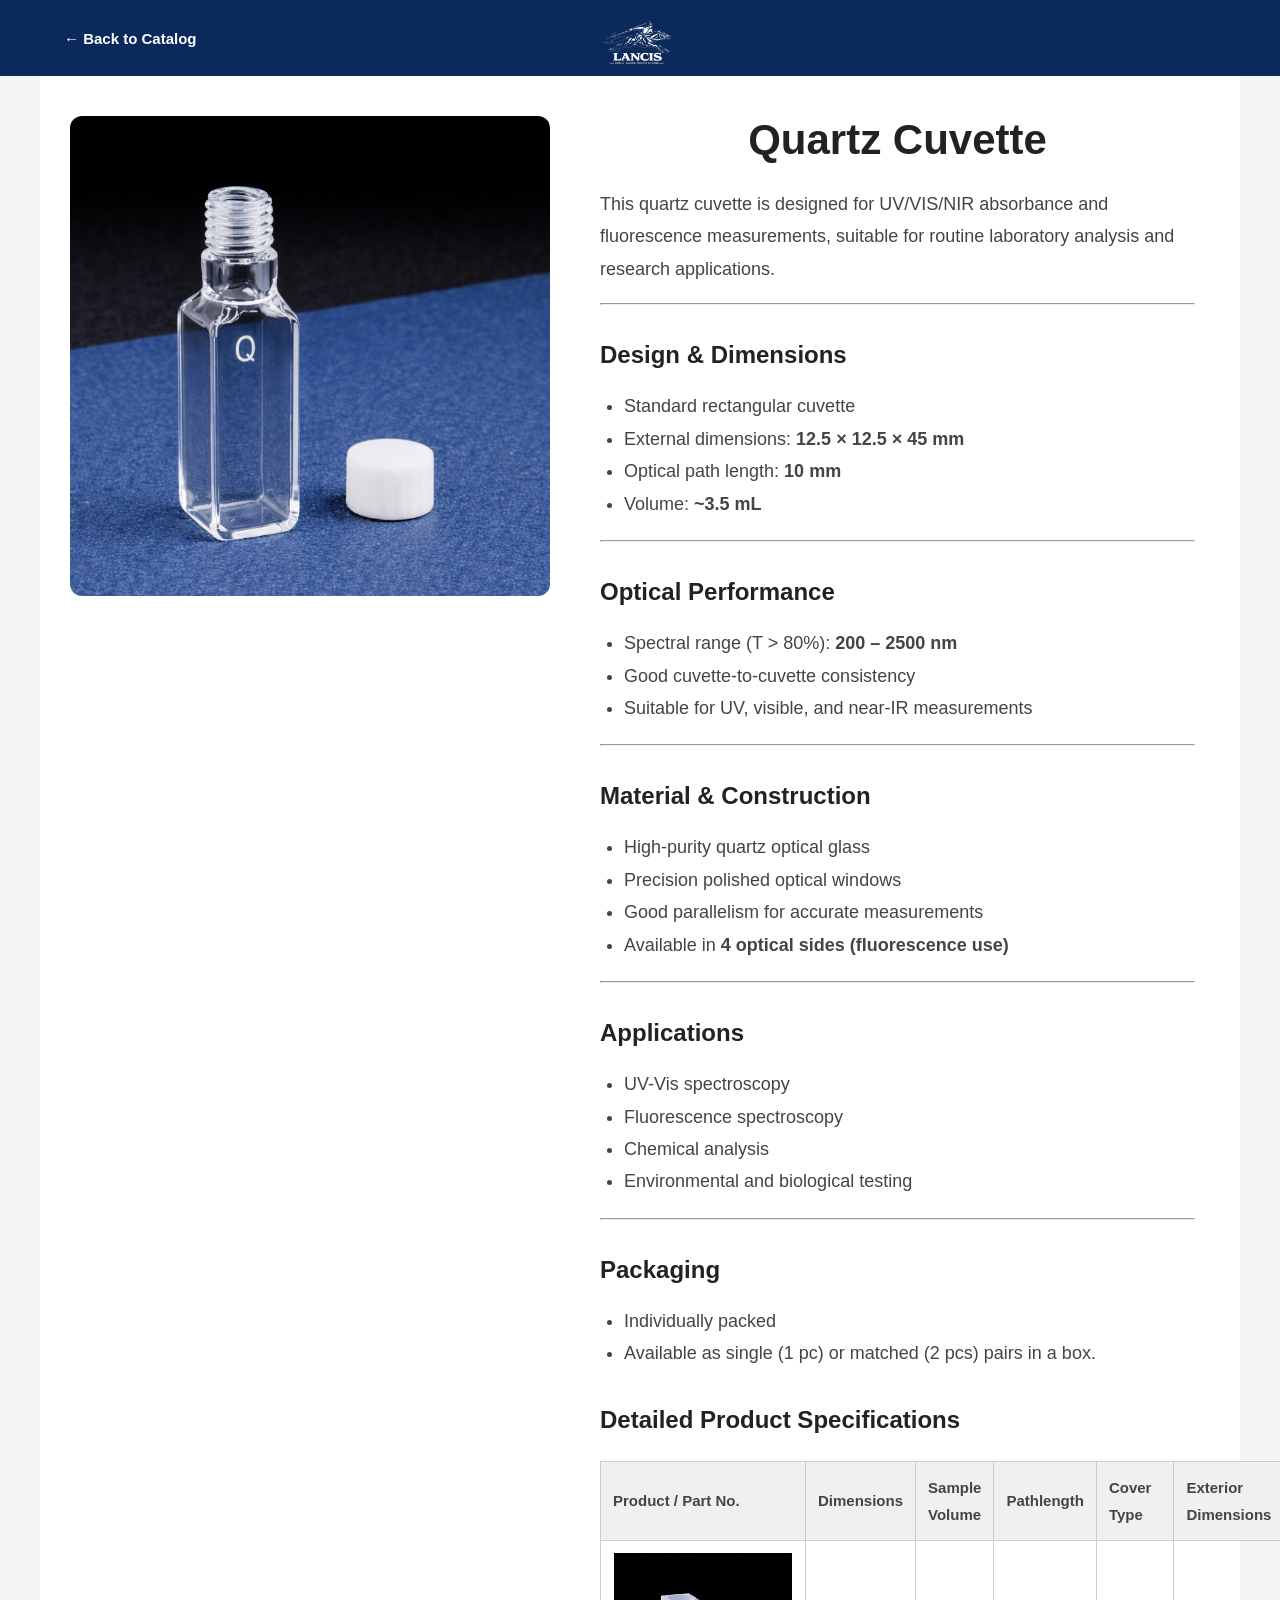
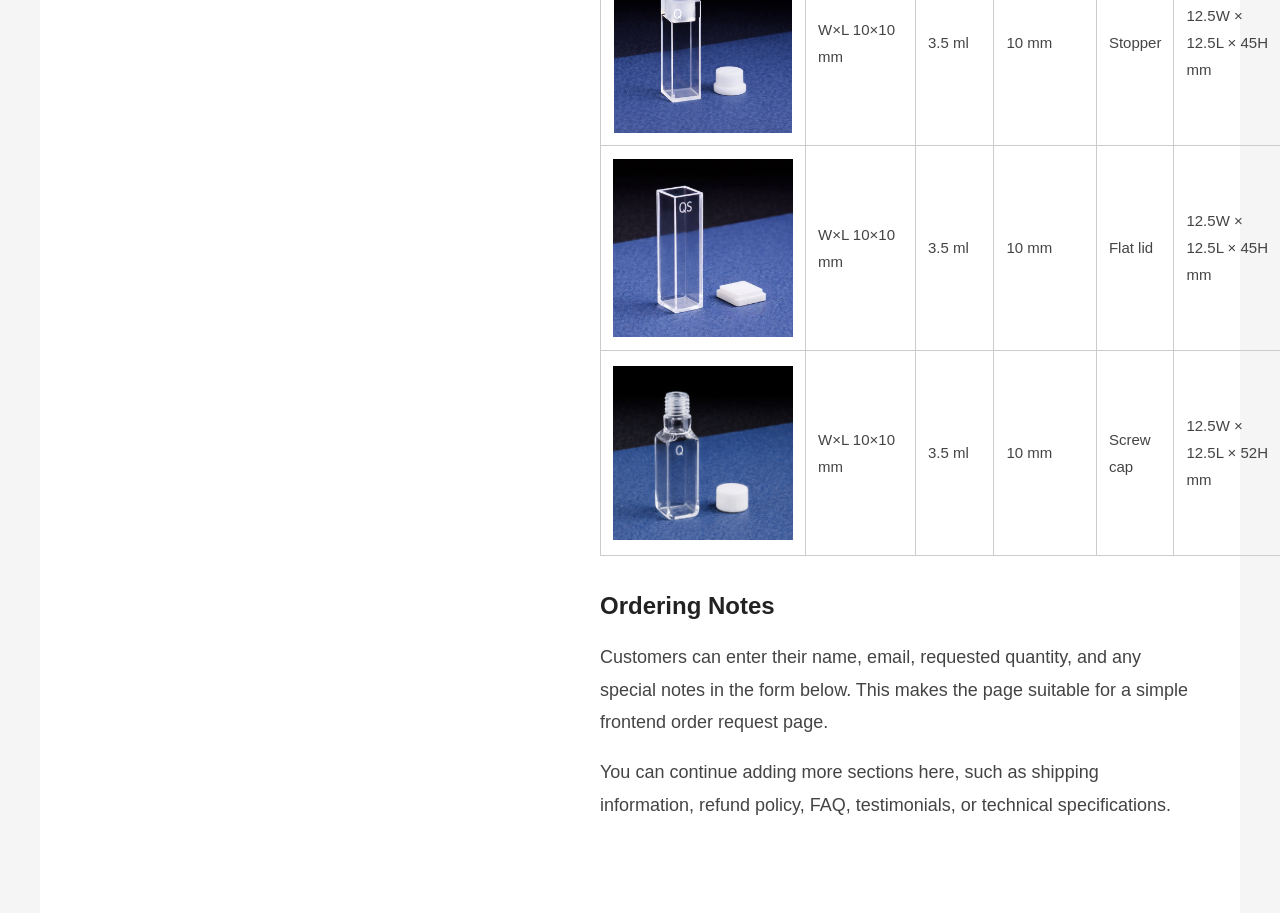
==== index.html @ 88ec73be "added price and picture" ====
<!DOCTYPE html>
<html lang="en">
<head>
  <meta charset="UTF-8" />
  <meta name="viewport" content="width=device-width, initial-scale=1.0" />
  <title>Product Page</title>
  <link rel="stylesheet" href="style.css" />
</head>
<body>
  <div class="top-toolbar">
  <div class="toolbar-inner">
    <div class="toolbar-logo-wrap">
      <img src="logo.png" alt="Company Logo" class="toolbar-logo" />
    </div>
    <a href="catalog.html" class="toolbar-back-button">← Back to Catalog</a>
  </div>
</div>

  <div class="container">
    <div class="left-panel">
      <img src="bluebottle.png" alt="Product Photo" />
    </div>

    <div class="right-panel">
      <h1 class="title">Quartz Cuvette</h1>

      <div class="description">
        <p>
          This quartz cuvette is designed for UV/VIS/NIR absorbance and fluorescence 
            measurements, suitable for routine laboratory analysis and research applications.
        </p>

        <hr>

        <h2>Design &amp; Dimensions</h2>
        <ul>
        <li>Standard rectangular cuvette</li>
        <li>External dimensions: <strong>12.5 × 12.5 × 45 mm</strong></li>
        <li>Optical path length: <strong>10 mm</strong></li>
        <li>Volume: <strong>~3.5 mL</strong></li>
        </ul>

        <hr>

        <h2>Optical Performance</h2>
        <ul>
        <li>Spectral range (T &gt; 80%): <strong>200 – 2500 nm</strong></li>
        <li>Good cuvette-to-cuvette consistency</li>
        <li>Suitable for UV, visible, and near-IR measurements</li>
        </ul>

        <hr>

        <h2>Material &amp; Construction</h2>
        <ul>
        <li>High-purity quartz optical glass</li>
        <li>Precision polished optical windows</li>
        <li>Good parallelism for accurate measurements</li>
        <li>Available in <strong>4 optical sides (fluorescence use)</strong></li>
        </ul>

        <hr>

        <h2>Applications</h2>
        <ul>
        <li>UV-Vis spectroscopy</li>
        <li>Fluorescence spectroscopy</li>
        <li>Chemical analysis</li>
        <li>Environmental and biological testing</li>
        </ul>

        <hr>

        <h2>Packaging</h2>
        <ul>
        <li>Individually packed</li>
        <li>Available as single (1 pc) or matched (2 pcs) pairs in a box.</li>
        </ul>


        <section class="table-section" id="table-section">
            <h2>Detailed Product Specifications</h2>
            <table class="info-table">
            <thead>
                <tr>
                <th>Product / Part No.</th>
                <th>Dimensions</th>
                <th>Sample Volume</th>
                <th>Pathlength</th>
                <th>Cover Type</th>
                <th>Exterior Dimensions</th>
                <th>Price</th>
                </tr>
            </thead>
            <tbody>
                <tr>
                <td><img src="stopper.png" alt="Product 1" class="table-product-image" /></td>
                <td>W×L 10×10 mm</td>
                <td>3.5 ml</td>
                <td>10 mm</td>
                <td>Stopper</td>
                <td>12.5W × 12.5L × 45H mm</td>
                <td>$134</td>
                </tr>
                <tr>
                <td><img src="flat.png" alt="Product 1" class="table-product-image" /></td>
                <td>W×L 10×10 mm</td>
                <td>3.5 ml</td>
                <td>10 mm</td>
                <td>Flat lid</td>
                <td>12.5W × 12.5L × 45H mm</td>
                <td>$134</td>
                </tr>
                <tr>
                <td><img src="bluebottle.png" alt="Product 1" class="table-product-image" /></td>
                <td>W×L 10×10 mm</td>
                <td>3.5 ml</td>
                <td>10 mm</td>
                <td>Screw cap</td>
                <td>12.5W × 12.5L × 52H mm</td>
                <td>$179</td>
                </tr>
            </tbody>
            </table>
        </section>

        <h2>Ordering Notes</h2>
        <p>
          Customers can enter their name, email, requested quantity, and any special
          notes in the form below. This makes the page suitable for a simple frontend
          order request page.
        </p>

        <p>
          You can continue adding more sections here, such as shipping information,
          refund policy, FAQ, testimonials, or technical specifications.
        </p>
      </div>

      <!-- <form class="order-form">
        <label for="name">Person's Name</label>
        <input type="text" id="name" name="name" placeholder="Enter your name" />

        <label for="email">Email</label>
        <input type="email" id="email" name="email" placeholder="Enter your email" />

        <label for="quantity">Quantity</label>
        <input type="number" id="quantity" name="quantity" min="1" placeholder="Enter quantity" />

        <label for="note">Note</label>
        <textarea id="note" name="note" rows="4" placeholder="Add a note"></textarea>

        <button type="submit">Chart</button>
      </form> -->
    </div>
  </div>

  <script>
  const container = document.querySelector('.container');
  const tableSection = document.querySelector('#table-section');

  if (container && tableSection) {
    const observer = new IntersectionObserver(
      ([entry]) => {
        container.classList.toggle('table-focus', entry.isIntersecting);
      },
      {
        threshold: 0.2
      }
    );

    observer.observe(tableSection);
  }
</script>

</body>
</html>
---- style.css ----
* {
  box-sizing: border-box;
  margin: 0;
  padding: 0;
}

body {
  font-family: Arial, sans-serif;
  background-color: #f5f5f5;
  color: #222;
}

.container {
  display: flex;
  width: min(1200px, 100%);
  margin: 0 auto;
  align-items: flex-start;
  background-color: white;
}

.left-panel {
  width: 45%;
  padding: 40px 30px;
  position: sticky;
  top: 0;
  align-self: flex-start;
}

.left-panel img {
  width: 100%;
  aspect-ratio: 1 / 1;
  object-fit: cover;
  display: block;
  border-radius: 12px;
  background-color: #ddd;
}

.right-panel {
  width: 55%;
  padding: 40px 45px 60px 20px;
}

.title {
  font-size: 42px;
  margin-bottom: 24px;
  text-align: center;
}

.description {
  font-size: 18px;
  color: #444;
  margin-bottom: 32px;
  line-height: 1.8;
  text-align: left;
}

.description h2 {
  font-size: 24px;
  margin-top: 28px;
  margin-bottom: 14px;
  color: #222;
}

.description p {
  margin-bottom: 18px;
}

.description ul {
  margin-left: 24px;
  margin-bottom: 20px;
  line-height: 1.8;
}

.info-table {
  width: 100%;
  border-collapse: collapse;
  margin: 20px 0 28px 0;
  font-size: 15px;
}

.info-table th,
.info-table td {
  border: 1px solid #ccc;
  padding: 12px;
  text-align: left;
}

.info-table th {
  background-color: #f0f0f0;
}

.order-form {
  display: flex;
  flex-direction: column;
  gap: 12px;
  margin-top: 40px;
}

.order-form label {
  font-weight: bold;
  color: #333;
}

.order-form input,
.order-form textarea {
  width: 100%;
  padding: 14px;
  border: 1px solid #ccc;
  border-radius: 8px;
  font-size: 15px;
}

.order-form textarea {
  resize: vertical;
  min-height: 140px;
}

.order-form button {
  margin-top: 10px;
  padding: 16px;
  font-size: 16px;
  font-weight: bold;
  border: none;
  border-radius: 8px;
  background-color: #222;
  color: white;
  cursor: pointer;
  transition: 0.2s;
}

.order-form button:hover {
  background-color: #444;
}
.catalog-page {
  width: min(1200px, 100%);
  margin: 0 auto;
  padding: 40px 30px 60px;
}

.catalog-header {
  text-align: center;
  margin-bottom: 40px;
}

.catalog-header h1 {
  font-size: 42px;
  margin-bottom: 12px;
}

.catalog-header p {
  font-size: 18px;
  color: #555;
}

.catalog-grid {
  display: grid;
  grid-template-columns: repeat(2, minmax(280px, 1fr));
  gap: 30px;
}

.catalog-card {
  background-color: white;
  border-radius: 16px;
  padding: 20px;
  box-shadow: 0 4px 16px rgba(0, 0, 0, 0.08);
}

.catalog-card img {
  width: 100%;
  aspect-ratio: 1 / 1;
  object-fit: cover;
  display: block;
  border-radius: 12px;
  margin-bottom: 18px;
  background-color: #ddd;
}

.catalog-card h2 {
  font-size: 24px;
  margin-bottom: 10px;
}

.catalog-card p {
  font-size: 16px;
  color: #555;
  line-height: 1.6;
  margin-bottom: 18px;
}

.catalog-button {
  display: inline-block;
  text-decoration: none;
  background-color: #222;
  color: white;
  padding: 12px 18px;
  border-radius: 8px;
  font-weight: bold;
  transition: 0.2s;
}

.catalog-button:hover {
  background-color: #444;
}
.back-button {
  display: inline-block;
  margin-bottom: 20px;
  text-decoration: none;
  color: #222;
  font-weight: bold;
  font-size: 15px;
}

.back-button:hover {
  text-decoration: underline;
}
.top-toolbar {
  width: 100%;
  background-color: #0b2a5b;
  padding: 14px 0;
}

.toolbar-inner {
  width: min(1200px, 100%);
  margin: 0 auto;
  padding: 0 24px;
}

.toolbar-back-button {
  display: inline-block;
  color: white;
  text-decoration: none;
  font-weight: bold;
  font-size: 15px;
}

.toolbar-back-button:hover {
  text-decoration: underline;
}
.container {
  display: flex;
  width: min(1200px, 100%);
  margin: 0 auto;
  align-items: flex-start;
  background-color: white;
  transition: all 0.35s ease;
}

.left-panel {
  width: 45%;
  padding: 40px 30px;
  position: sticky;
  top: 0;
  align-self: flex-start;
  transition: width 0.35s ease, padding 0.35s ease, transform 0.35s ease;
}

.left-panel img {
  width: 100%;
  aspect-ratio: 1 / 1;
  object-fit: cover;
  display: block;
  border-radius: 12px;
  background-color: #ddd;
  transition: transform 0.35s ease;
}

.right-panel {
  width: 55%;
  padding: 40px 45px 60px 20px;
  transition: width 0.35s ease, padding 0.35s ease;
}
.container.table-focus .left-panel {
  width: 0%;
 
}

.container.table-focus .left-panel img {
  transform: scale(0.95);
}

.container.table-focus .right-panel {
  width: 100%;
  padding: 40px 24px 60px 12px;
}
.top-toolbar {
  width: 100%;
  background-color: #0b2a5b;
  padding: 14px 0;
}

.toolbar-inner {
  width: min(1200px, 100%);
  margin: 0 auto;
  padding: 0 24px;
  min-height: 48px;
  position: relative;
  display: flex;
  align-items: center;
}

.toolbar-logo-wrap {
  position: absolute;
  left: 50%;
  top: 5%;
  transform: translateX(-50%);
  display: flex;
  align-items: center;
  justify-content: center;
}

.toolbar-logo {
  height: 72px;
  width: auto;
  display: block;
}

.toolbar-back-button {
  display: inline-block;
  color: white;
  text-decoration: none;
  font-weight: bold;
  font-size: 15px;
  position: relative;
  z-index: 1;
}

.toolbar-back-button:hover {
  text-decoration: underline;
}

.table-product-image {
  width: 180px;
  height: 180px;
  object-fit: contain;
  display: block;
  margin: 0 auto;
}
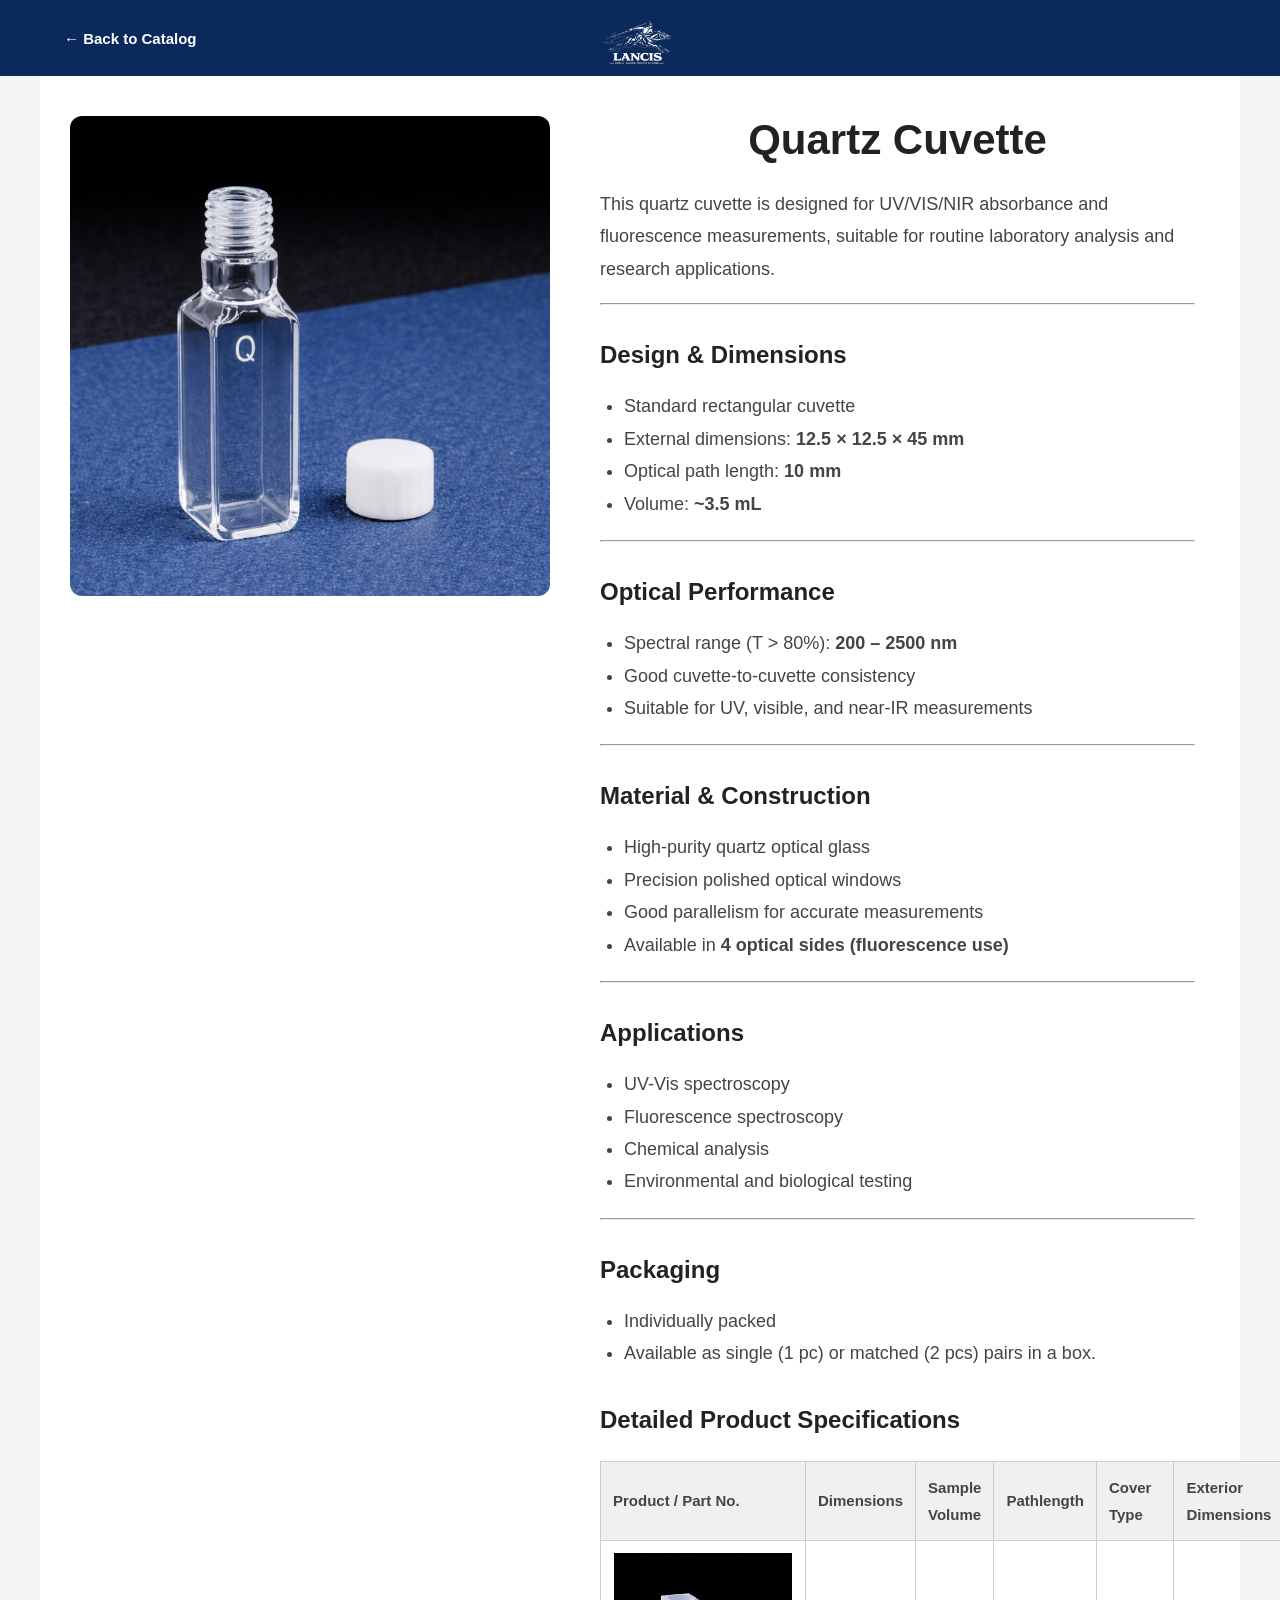
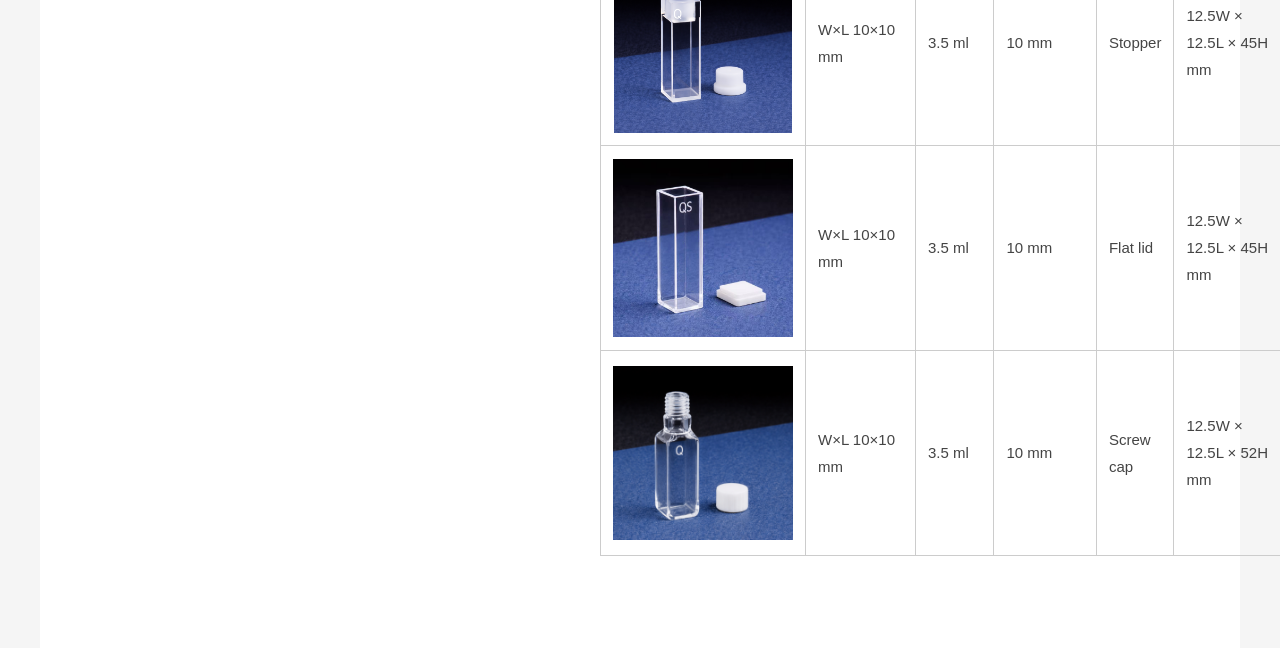
==== commit 380d73d2: "minor fix" ====
--- a/index.html
+++ b/index.html
@@ -124,7 +124,7 @@
             </table>
         </section>
 
-        <h2>Ordering Notes</h2>
+        <!-- <h2>Ordering Notes</h2>
         <p>
           Customers can enter their name, email, requested quantity, and any special
           notes in the form below. This makes the page suitable for a simple frontend
@@ -134,7 +134,7 @@
         <p>
           You can continue adding more sections here, such as shipping information,
           refund policy, FAQ, testimonials, or technical specifications.
-        </p>
+        </p> -->
       </div>
 
       <!-- <form class="order-form">
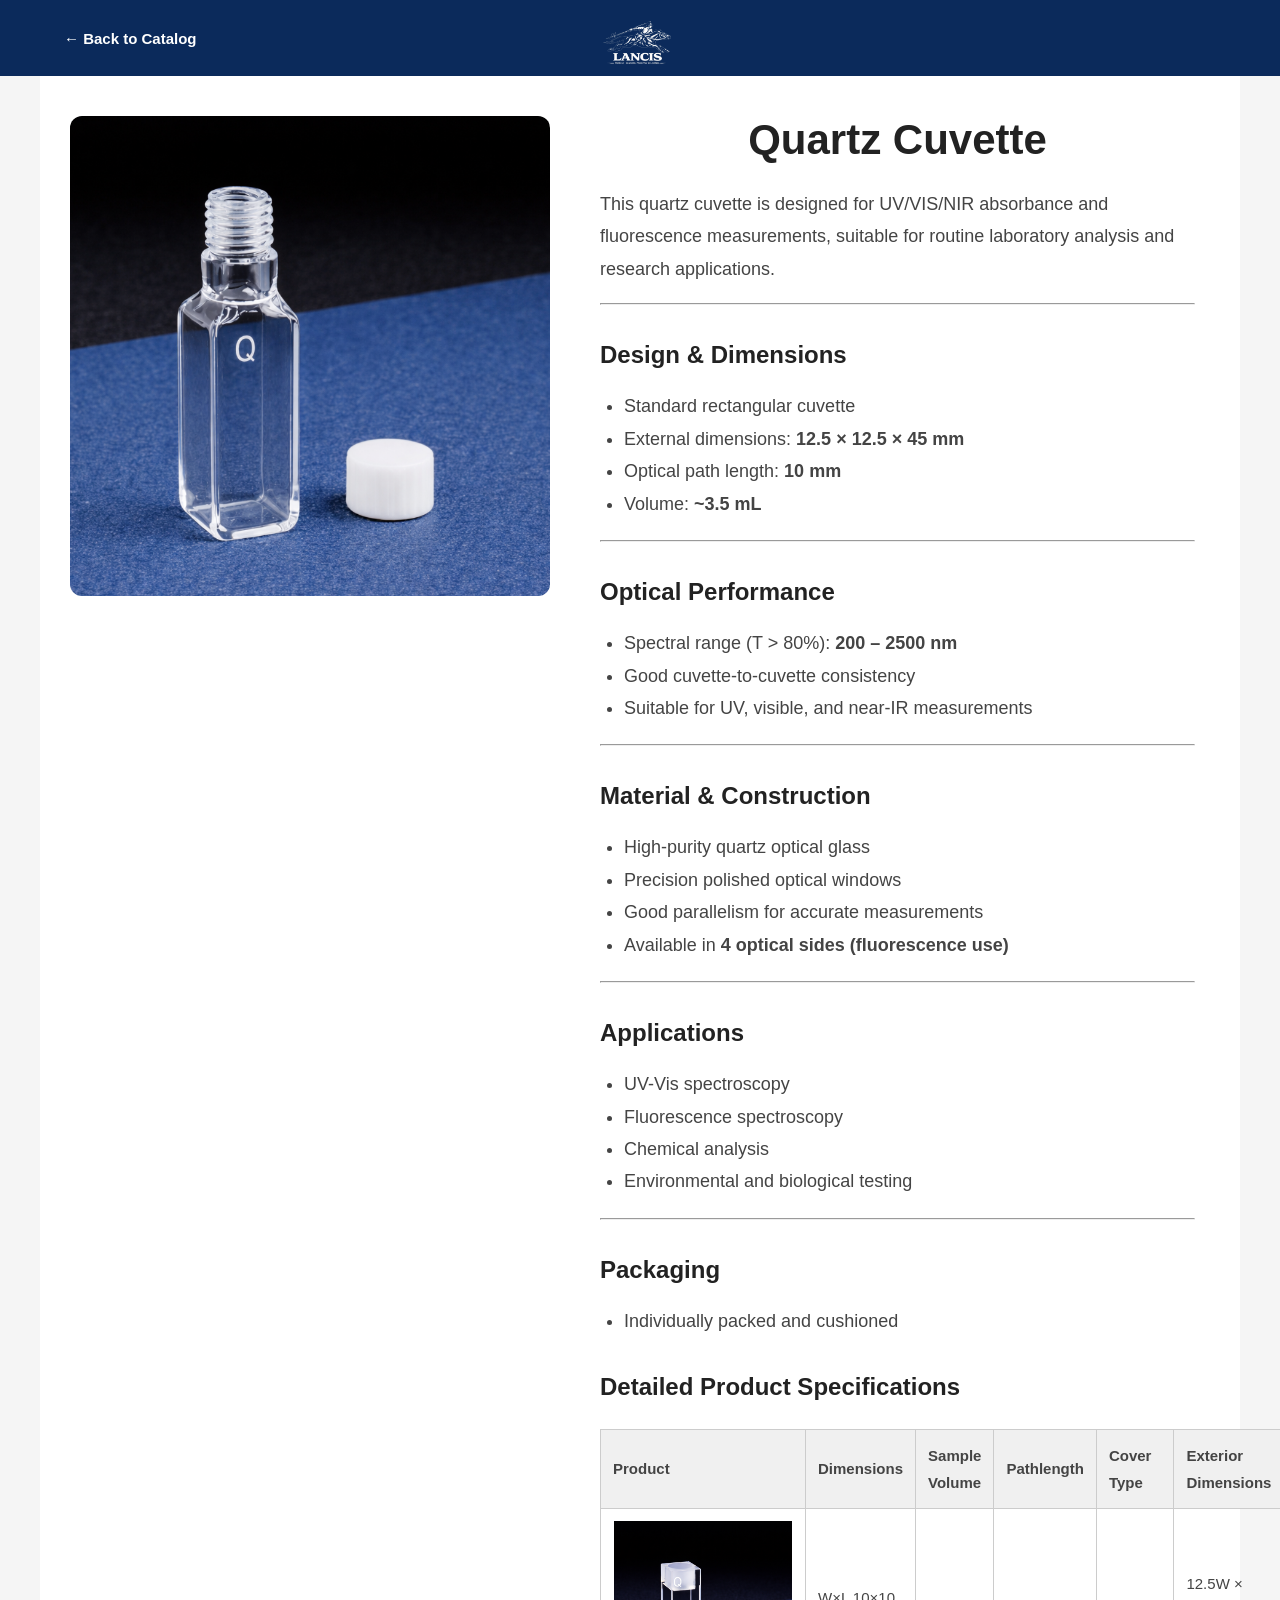
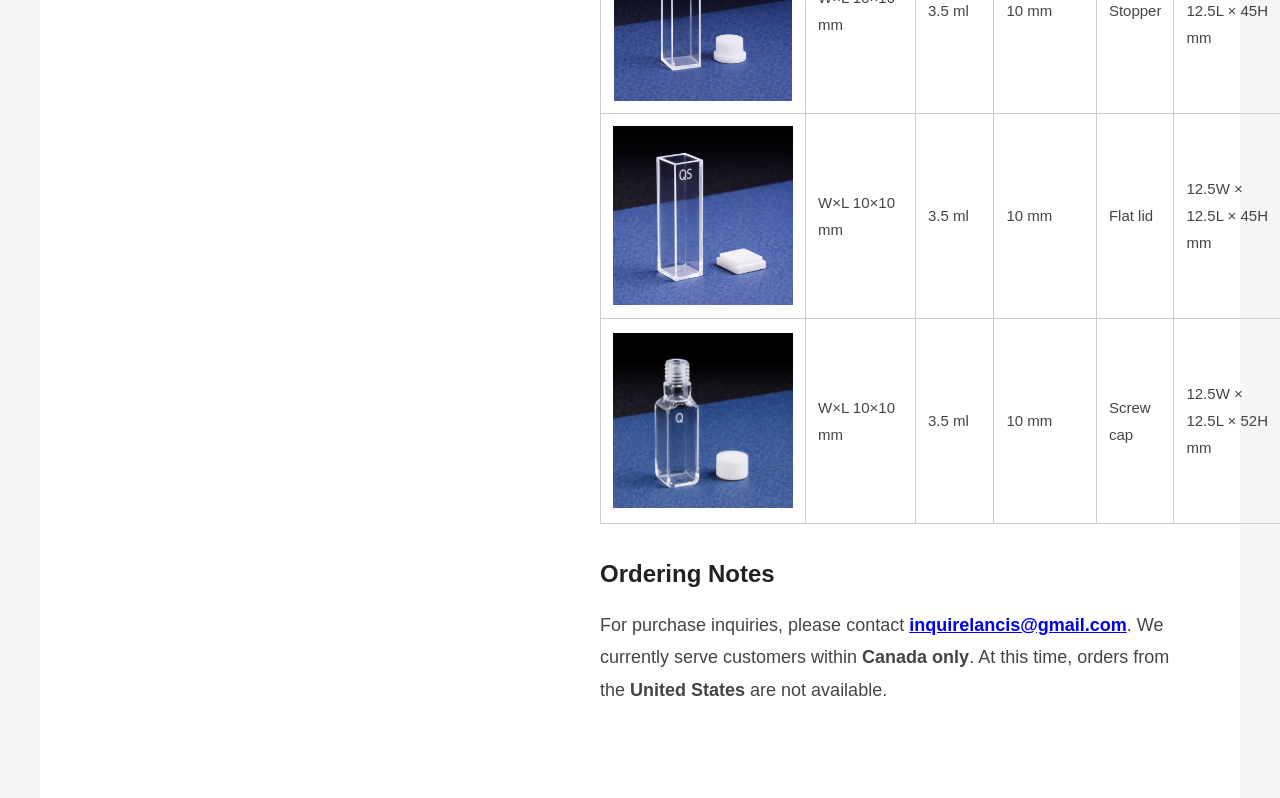
==== commit 4cdb4b9a: "minor fix" ====
--- a/index.html
+++ b/index.html
@@ -73,8 +73,7 @@
 
         <h2>Packaging</h2>
         <ul>
-        <li>Individually packed</li>
-        <li>Available as single (1 pc) or matched (2 pcs) pairs in a box.</li>
+        <li>Individually packed and cushioned</li>
         </ul>
 
 
@@ -83,7 +82,7 @@
             <table class="info-table">
             <thead>
                 <tr>
-                <th>Product / Part No.</th>
+                <th>Product</th>
                 <th>Dimensions</th>
                 <th>Sample Volume</th>
                 <th>Pathlength</th>
@@ -100,7 +99,10 @@
                 <td>10 mm</td>
                 <td>Stopper</td>
                 <td>12.5W × 12.5L × 45H mm</td>
-                <td>$134</td>
+                <td>
+                  CAD 135
+                  <span class="price-sub">+tax / piece</span>
+                </td>
                 </tr>
                 <tr>
                 <td><img src="flat.png" alt="Product 1" class="table-product-image" /></td>
@@ -109,7 +111,10 @@
                 <td>10 mm</td>
                 <td>Flat lid</td>
                 <td>12.5W × 12.5L × 45H mm</td>
-                <td>$134</td>
+                <td>
+                  CAD 135
+                  <span class="price-sub">+tax / piece</span>
+                </td>
                 </tr>
                 <tr>
                 <td><img src="bluebottle.png" alt="Product 1" class="table-product-image" /></td>
@@ -118,20 +123,24 @@
                 <td>10 mm</td>
                 <td>Screw cap</td>
                 <td>12.5W × 12.5L × 52H mm</td>
-                <td>$179</td>
+                <td>
+                  CAD 179
+                  <span class="price-sub">+tax / piece</span>
+                </td>
                 </tr>
             </tbody>
             </table>
         </section>
 
-        <!-- <h2>Ordering Notes</h2>
+        <h2>Ordering Notes</h2>
         <p>
-          Customers can enter their name, email, requested quantity, and any special
-          notes in the form below. This makes the page suitable for a simple frontend
-          order request page.
+          For purchase inquiries, please contact
+          <a href="mailto:inquirelancis@gmail.com"><strong>inquirelancis@gmail.com</strong></a>.
+          We currently serve customers within <strong>Canada only</strong>. At this time,
+          orders from the <strong>United States</strong> are not available.
         </p>
 
-        <p>
+         <!--<p>
           You can continue adding more sections here, such as shipping information,
           refund policy, FAQ, testimonials, or technical specifications.
         </p> -->
--- a/style.css
+++ b/style.css
@@ -334,4 +334,9 @@
   object-fit: contain;
   display: block;
   margin: 0 auto;
+}
+
+.price-sub {
+  font-size: 0.75em;
+  color: #555;
 }
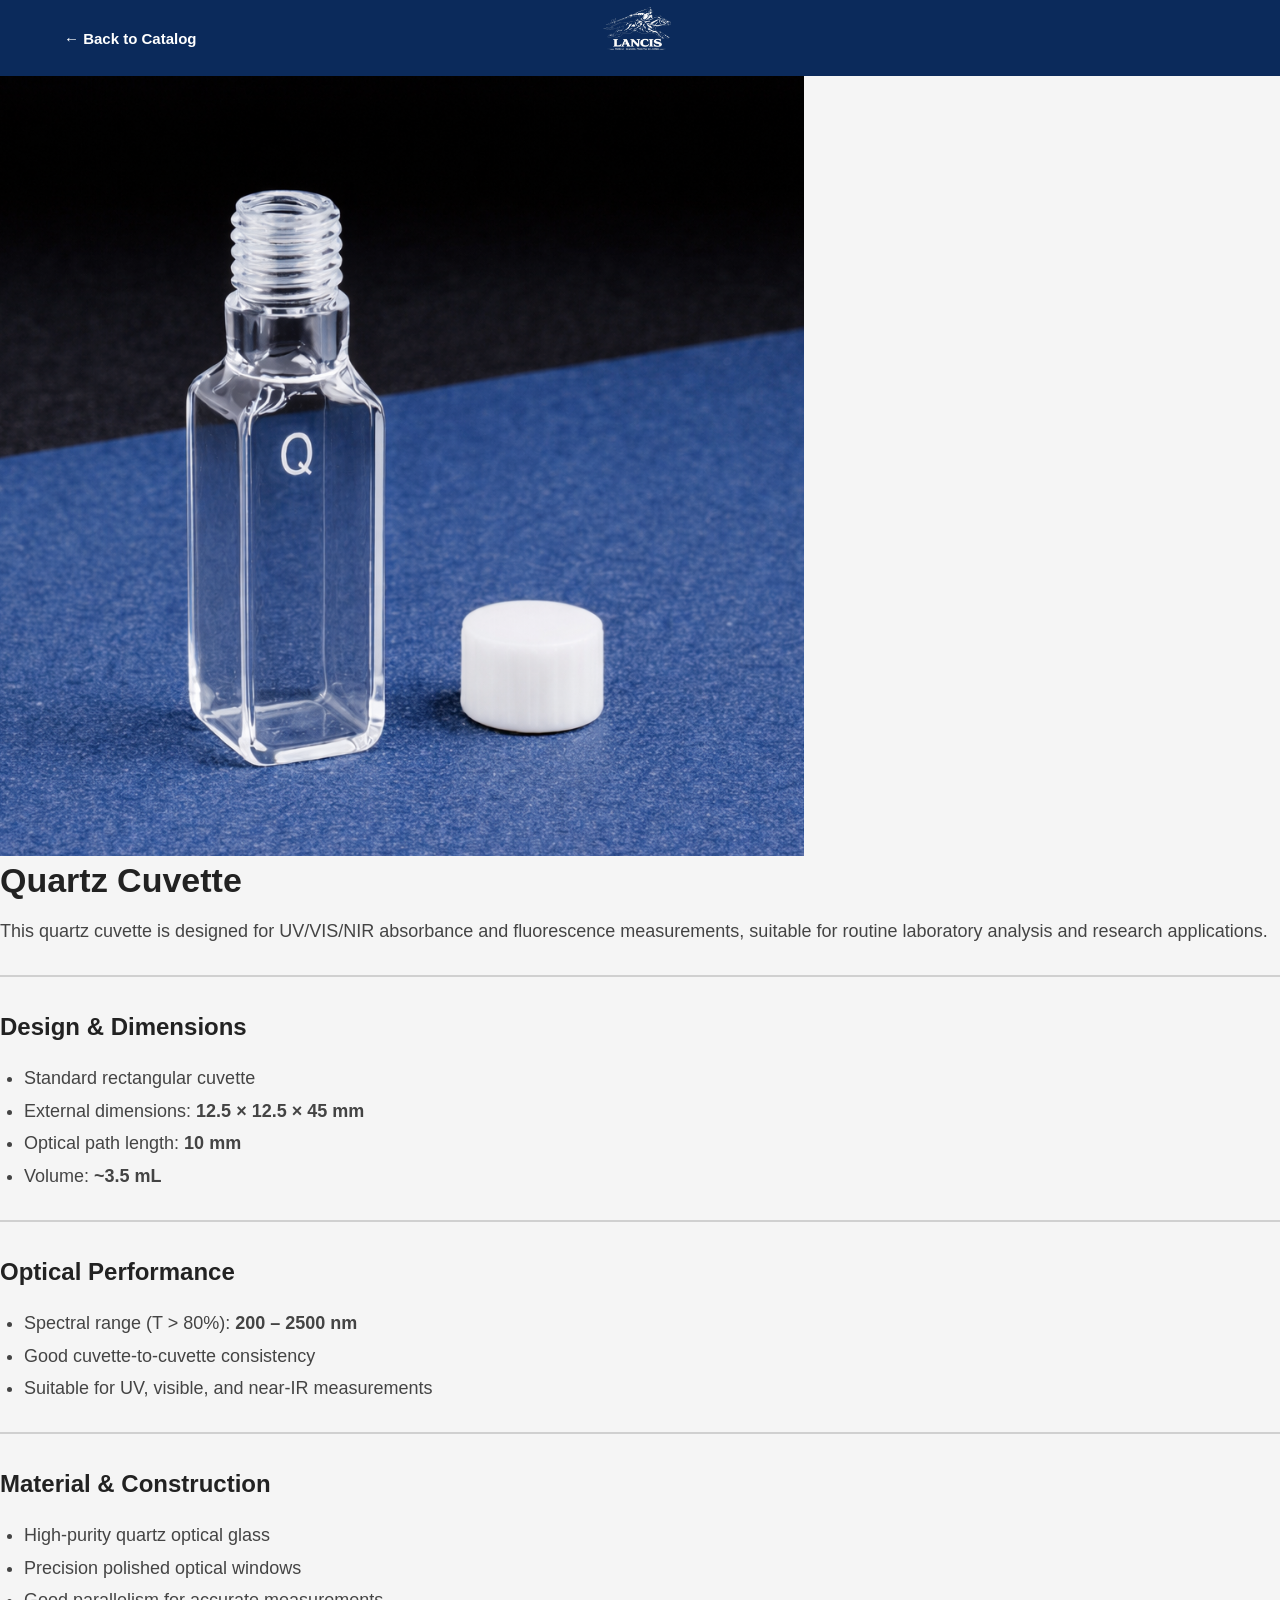
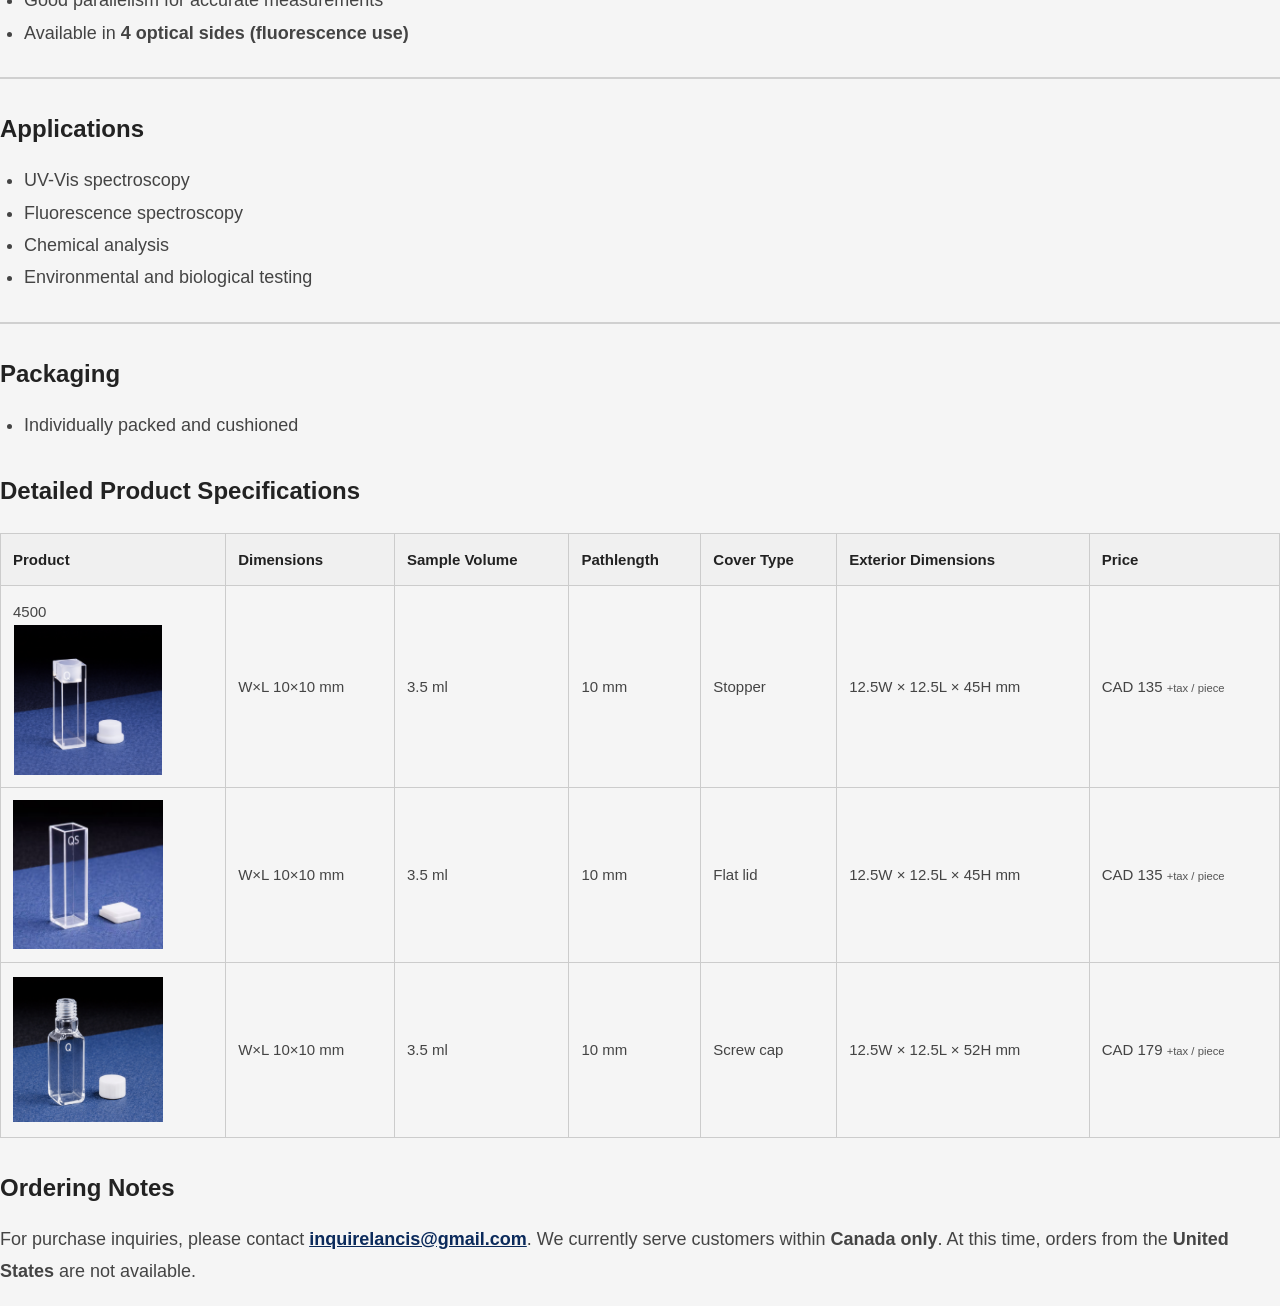
==== commit 857e94f7: "majour refactoring for index 3 for more professional design and added more image resources" ====
--- a/index.html
+++ b/index.html
@@ -93,7 +93,7 @@
             </thead>
             <tbody>
                 <tr>
-                <td><img src="stopper.png" alt="Product 1" class="table-product-image" /></td>
+                <td>4500<img src="stopper.png" alt="Product 1" class="table-product-image" /></td>
                 <td>W×L 10×10 mm</td>
                 <td>3.5 ml</td>
                 <td>10 mm</td>
--- a/style.css
+++ b/style.css
@@ -1,4 +1,4 @@
-* {
+/* * {
   box-sizing: border-box;
   margin: 0;
   padding: 0;
@@ -339,4 +339,414 @@
 .price-sub {
   font-size: 0.75em;
   color: #555;
+} */
+
+/*
+new
+*/
+
+* {
+  box-sizing: border-box;
+  margin: 0;
+  padding: 0;
+}
+
+body {
+  font-family: Arial, sans-serif;
+  background-color: #f5f5f5;
+  color: #222;
+}
+
+/* Top toolbar */
+
+.top-toolbar {
+  width: 100%;
+  background-color: #0b2a5b;
+  padding: 14px 0;
+}
+
+.toolbar-inner {
+  width: min(1200px, 100%);
+  min-height: 48px;
+  margin: 0 auto;
+  padding: 0 24px;
+  position: relative;
+  display: flex;
+  align-items: center;
+}
+
+.toolbar-back-button {
+  color: white;
+  text-decoration: none;
+  font-weight: bold;
+  font-size: 15px;
+  position: relative;
+  z-index: 2;
+}
+
+.toolbar-back-button:hover {
+  text-decoration: underline;
+}
+
+.toolbar-logo-wrap {
+  position: absolute;
+  left: 50%;
+  top: 50%;
+  transform: translate(-50%, -50%);
+}
+
+.toolbar-logo {
+  height: 72px;
+  width: auto;
+  display: block;
+}
+
+/* Product page */
+
+.product-page {
+  width: min(1200px, 100%);
+  margin: 0 auto;
+  background-color: white;
+  min-height: 100vh;
+}
+
+/* Top product section: image left, text right */
+
+.product-hero-row {
+  display: grid;
+  grid-template-columns: 380px 1fr;
+  gap: 36px;
+  padding: 40px 32px 28px;
+  align-items: start;
+}
+
+.product-image-box {
+  border: 1px solid #ccc;
+  border-radius: 8px;
+  background-color: #fff;
+  padding: 18px;
+  display: flex;
+  justify-content: center;
+  align-items: center;
+}
+
+.product-main-image {
+  width: 100%;
+  max-width: 320px;
+  aspect-ratio: 1 / 1;
+  object-fit: contain;
+  display: block;
+}
+
+.product-summary {
+  padding-top: 4px;
+}
+
+.product-code {
+  font-size: 16px;
+  font-weight: bold;
+  margin-bottom: 12px;
+  color: #111;
+}
+
+.title {
+  font-size: 34px;
+  line-height: 1.2;
+  margin-bottom: 14px;
+  text-align: left;
+}
+
+.summary-text {
+  font-size: 18px;
+  line-height: 1.5;
+  color: #222;
+  margin-bottom: 18px;
+}
+
+.summary-info-box {
+  background-color: #e8f4ff;
+  padding: 14px 18px;
+  font-size: 16px;
+  line-height: 1.5;
+}
+
+.summary-info-box a {
+  color: #0b2a5b;
+}
+
+/* Full-width details after hero */
+
+.product-details {
+  padding: 0 32px 70px;
+}
+
+.description {
+  font-size: 18px;
+  color: #444;
+  line-height: 1.8;
+  text-align: left;
+}
+
+.description h2 {
+  font-size: 24px;
+  margin-top: 28px;
+  margin-bottom: 14px;
+  color: #222;
+}
+
+.description p {
+  margin-bottom: 18px;
+}
+
+.description ul {
+  margin-left: 24px;
+  margin-bottom: 20px;
+  line-height: 1.8;
+}
+
+.description a {
+  color: #0b2a5b;
+}
+
+.description hr {
+  border: none;
+  border-top: 2px solid #d0d0d0;
+  margin: 28px 0 18px;
+}
+
+/* Product table */
+
+.table-section {
+  margin-top: 20px;
+}
+
+.info-table {
+  width: 100%;
+  border-collapse: collapse;
+  margin: 20px 0 28px;
+  font-size: 15px;
+}
+
+.info-table th,
+.info-table td {
+  border: 1px solid #ccc;
+  padding: 12px;
+  text-align: left;
+  vertical-align: middle;
+}
+
+.info-table th {
+  background-color: #f0f0f0;
+  color: #222;
+}
+
+.table-product-cell {
+  display: flex;
+  flex-direction: column;
+  align-items: center;
+  gap: 6px;
+}
+
+.table-product-image {
+  width: 150px;
+  height: 150px;
+  object-fit: contain;
+  display: block;
+}
+
+.price-sub {
+  font-size: 0.75em;
+  color: #555;
+}
+
+/* Catalog page */
+
+.catalog-page {
+  width: min(1200px, 100%);
+  margin: 0 auto;
+  padding: 40px 30px 60px;
+}
+
+.catalog-header {
+  text-align: center;
+  margin-bottom: 40px;
+}
+
+.catalog-header h1 {
+  font-size: 42px;
+  margin-bottom: 12px;
+}
+
+.catalog-header p {
+  font-size: 18px;
+  color: #555;
+}
+
+.catalog-grid {
+  display: grid;
+  grid-template-columns: repeat(2, minmax(280px, 1fr));
+  gap: 30px;
+}
+
+.catalog-card {
+  background-color: white;
+  border-radius: 16px;
+  padding: 20px;
+  box-shadow: 0 4px 16px rgba(0, 0, 0, 0.08);
+}
+
+.catalog-card img {
+  width: 100%;
+  aspect-ratio: 1 / 1;
+  object-fit: cover;
+  display: block;
+  border-radius: 12px;
+  margin-bottom: 18px;
+  background-color: #ddd;
+}
+
+.catalog-card h2 {
+  font-size: 24px;
+  margin-bottom: 10px;
+}
+
+.catalog-card p {
+  font-size: 16px;
+  color: #555;
+  line-height: 1.6;
+  margin-bottom: 18px;
+}
+
+.catalog-button {
+  display: inline-block;
+  text-decoration: none;
+  background-color: #222;
+  color: white;
+  padding: 12px 18px;
+  border-radius: 8px;
+  font-weight: bold;
+  transition: 0.2s;
+}
+
+.catalog-button:hover {
+  background-color: #444;
+}
+
+.section-grid {
+  display: grid;
+  grid-template-columns: 1fr 1fr;
+  gap: 28px 36px;
+  margin: 32px 0;
+}
+
+.info-section {
+  border-top: 2px solid #d0d0d0;
+  padding-top: 18px;
+}
+
+.info-section h2 {
+  font-size: 24px;
+  margin-bottom: 14px;
+  color: #222;
+}
+
+.info-section ul {
+  margin-left: 24px;
+  line-height: 1.8;
+}
+
+.info-section li {
+  margin-bottom: 8px;
+}
+
+.property-table {
+  width: 100%;
+  border-collapse: collapse;
+  background-color: #f5f6fa;
+  font-size: 15px;
+  margin-top: 12px;
+}
+
+.property-table th,
+.property-table td {
+  padding: 10px 14px;
+  border-bottom: 1px solid #ddd;
+  text-align: left;
+  vertical-align: top;
+}
+
+.property-table th {
+  width: 38%;
+  font-weight: bold;
+  color: #222;
+}
+
+.property-table td {
+  color: #333;
+}
+
+.property-table tr:last-child th,
+.property-table tr:last-child td {
+  border-bottom: none;
+}
+.optical-section .property-table {
+  margin-bottom: 16px;
+}
+
+.optical-chart-box {
+  width: 60%;
+  height: 160px;
+  padding: 10px;
+  margin: 16px auto 0;
+  border: 3px solid #ddd;
+  background-color: #fff;
+  display: flex;
+  justify-content: center;
+  align-items: center;
+}
+
+.optical-chart-image {
+  max-width: 100%;
+  max-height: 100%;
+  object-fit: contain;
+  display: block;
+}
+
+.optical-chart-link {
+  display: block;
+  cursor: zoom-in;
+}
+
+.image-lightbox {
+  display: none;
+  position: fixed;
+  z-index: 9999;
+  inset: 0;
+  background-color: rgba(0, 0, 0, 0.85);
+  justify-content: center;
+  align-items: center;
+  padding: 40px;
+}
+
+.image-lightbox:target {
+  display: flex;
+}
+
+.image-lightbox img {
+  max-width: 90vw;
+  max-height: 90vh;
+  object-fit: contain;
+  background-color: white;
+  padding: 12px;
+  border-radius: 8px;
+}
+
+.lightbox-close {
+  position: fixed;
+  top: 24px;
+  right: 32px;
+  color: white;
+  font-size: 42px;
+  text-decoration: none;
+  font-weight: bold;
 }
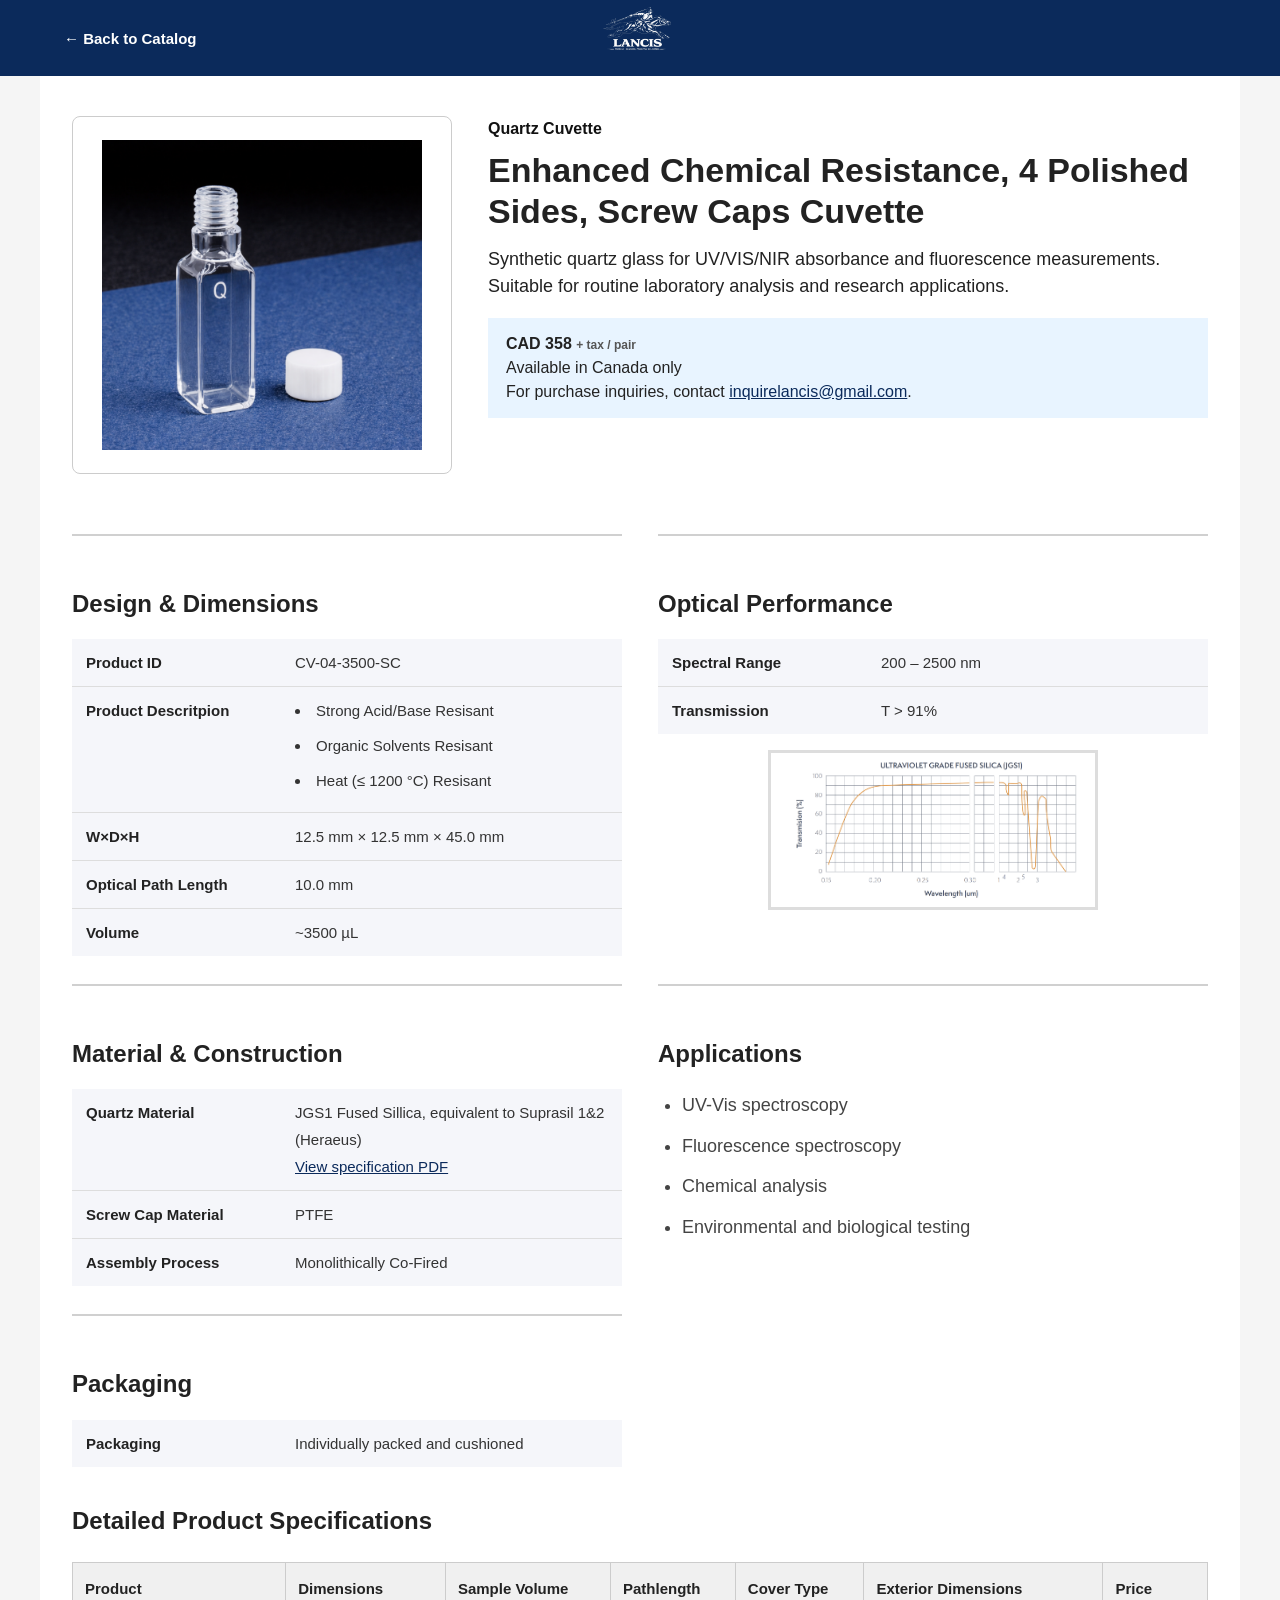
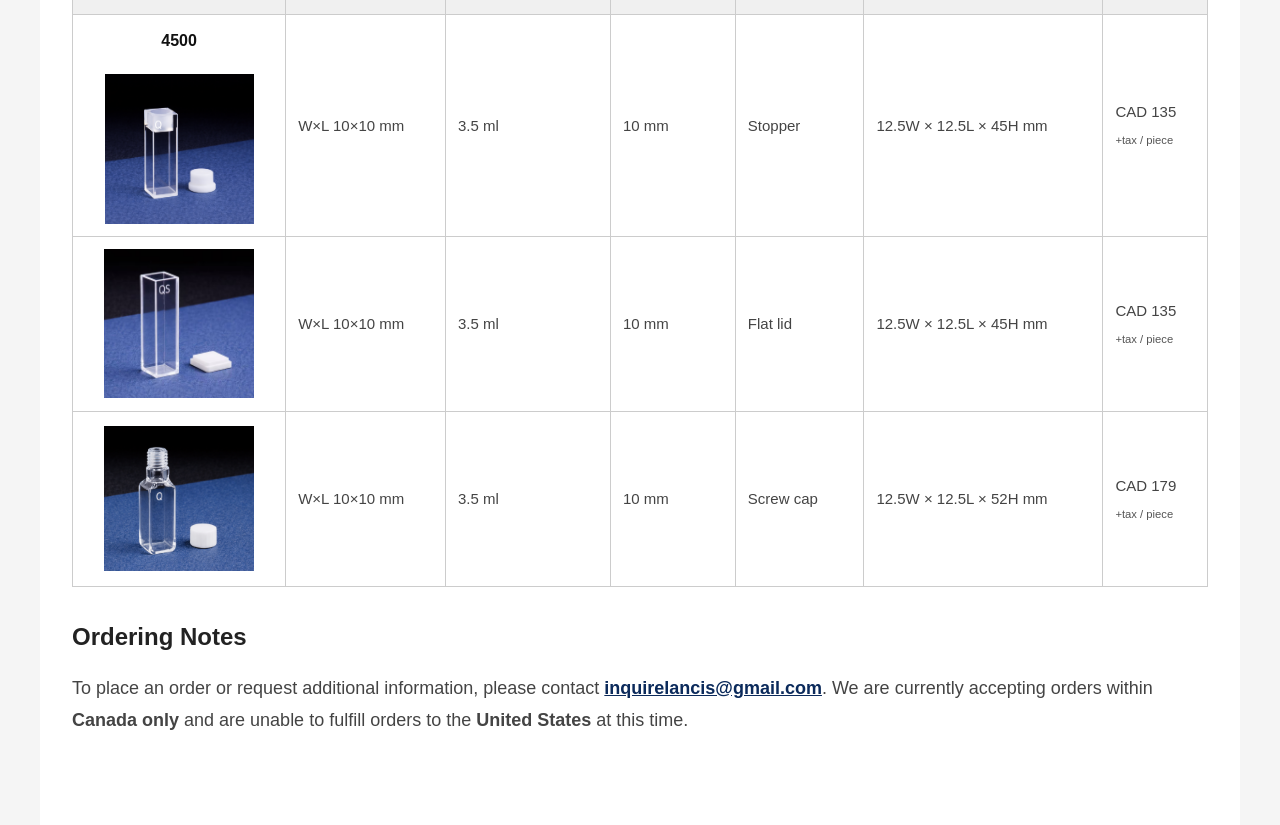
==== commit 65480956: "move index3 content to index for better presetaion" ====
--- a/index.html
+++ b/index.html
@@ -3,85 +3,179 @@
 <head>
   <meta charset="UTF-8" />
   <meta name="viewport" content="width=device-width, initial-scale=1.0" />
-  <title>Product Page</title>
+  <title>Quartz Cuvette</title>
   <link rel="stylesheet" href="style.css" />
 </head>
 <body>
+  <!-- Top Toolbar -->
   <div class="top-toolbar">
-  <div class="toolbar-inner">
-    <div class="toolbar-logo-wrap">
-      <img src="logo.png" alt="Company Logo" class="toolbar-logo" />
+    <div class="toolbar-inner">
+      <a href="catalog.html" class="toolbar-back-button">← Back to Catalog</a>
+
+      <div class="toolbar-logo-wrap">
+        <img src="logo.png" alt="Company Logo" class="toolbar-logo" />
+      </div>
     </div>
-    <a href="catalog.html" class="toolbar-back-button">← Back to Catalog</a>
   </div>
-</div>
-
-  <div class="container">
-    <div class="left-panel">
-      <img src="bluebottle.png" alt="Product Photo" />
-    </div>
-
-    <div class="right-panel">
-      <h1 class="title">Quartz Cuvette</h1>
-
+
+  <!-- Main Product Page -->
+  <main class="product-page">
+
+    <!-- Top Hero Section: Image Left, Text Right -->
+    <section class="product-hero-row">
+      <div class="product-image-box">
+        <img src="bluebottle.png" alt="Quartz Cuvette" class="product-main-image" />
+      </div>
+
+      <div class="product-summary">
+        <div class="product-code">Quartz Cuvette</div>
+
+        <h1 class="title">Enhanced Chemical Resistance, 4 Polished Sides, Screw Caps Cuvette</h1>
+
+        <p class="summary-text">
+          Synthetic quartz glass for UV/VIS/NIR absorbance and fluorescence
+          measurements. Suitable for routine laboratory analysis and research applications.
+        </p>
+
+        <div class="summary-info-box">
+            <strong> CAD 358  <span class="price-sub">+ tax / pair</span></strong><br>
+          Available in Canada only<br>
+          For purchase inquiries, contact
+          <a href="mailto:inquirelancis@gmail.com">inquirelancis@gmail.com</a>.
+        </div>
+      </div>
+    </section>
+
+    <!-- Full Width Product Details -->
+    <section class="product-details">
       <div class="description">
-        <p>
-          This quartz cuvette is designed for UV/VIS/NIR absorbance and fluorescence 
-            measurements, suitable for routine laboratory analysis and research applications.
-        </p>
-
-        <hr>
-
-        <h2>Design &amp; Dimensions</h2>
-        <ul>
-        <li>Standard rectangular cuvette</li>
-        <li>External dimensions: <strong>12.5 × 12.5 × 45 mm</strong></li>
-        <li>Optical path length: <strong>10 mm</strong></li>
-        <li>Volume: <strong>~3.5 mL</strong></li>
-        </ul>
-
-        <hr>
-
-        <h2>Optical Performance</h2>
-        <ul>
-        <li>Spectral range (T &gt; 80%): <strong>200 – 2500 nm</strong></li>
-        <li>Good cuvette-to-cuvette consistency</li>
-        <li>Suitable for UV, visible, and near-IR measurements</li>
-        </ul>
-
-        <hr>
-
-        <h2>Material &amp; Construction</h2>
-        <ul>
-        <li>High-purity quartz optical glass</li>
-        <li>Precision polished optical windows</li>
-        <li>Good parallelism for accurate measurements</li>
-        <li>Available in <strong>4 optical sides (fluorescence use)</strong></li>
-        </ul>
-
-        <hr>
-
-        <h2>Applications</h2>
-        <ul>
-        <li>UV-Vis spectroscopy</li>
-        <li>Fluorescence spectroscopy</li>
-        <li>Chemical analysis</li>
-        <li>Environmental and biological testing</li>
-        </ul>
-
-        <hr>
-
-        <h2>Packaging</h2>
-        <ul>
-        <li>Individually packed and cushioned</li>
-        </ul>
-
-
+
+        <div class="section-grid">
+
+          <!-- Design & Dimensions -->
+          <section class="info-section">
+            <h2>Design &amp; Dimensions</h2>
+
+            <table class="property-table">
+              <tbody>
+                <tr>
+                  <th>Product ID</th>
+                  <td> CV-04-3500-SC</td>
+                </tr>
+                <tr>
+                  <th>Product Descritpion
+                  </th>
+                  <td>
+                    <li>Strong Acid/Base Resisant</li>
+                    <li>Organic Solvents Resisant</li>
+                    <li>Heat (&le; 1200 &deg;C) Resisant</li>
+                  </td>
+                </tr>
+                <tr>
+                  <th>W&timesD&timesH</th>
+                  <td>12.5 mm × 12.5 mm × 45.0 mm</td>
+                </tr>
+                <tr>
+                  <th>Optical Path Length</th>
+                  <td>10.0 mm</td>
+                </tr>
+                <tr>
+                  <th>Volume</th>
+                  <td>~3500 &microL</td>
+                </tr>
+              </tbody>
+            </table>
+          </section>
+
+          <!-- Optical Performance -->
+          <section class="info-section">
+            <h2>Optical Performance</h2>
+
+            <table class="property-table">
+              <tbody>
+                <tr>
+                  <th>Spectral Range</th>
+                  <td>200 – 2500 nm</td>
+                </tr>
+                <tr>
+                  <th>Transmission</th>
+                  <td>T &gt; 91%</td>
+                </tr>
+                
+              </tbody>
+            </table>
+            <div class="optical-chart-box">
+                <a href="#spectra-large" class="optical-chart-link">
+                <img src="tmspectra.png" alt="Transmission spectrum for quartz cuvette" class="optical-chart-image" />
+                </a>
+
+                <div id="spectra-large" class="image-lightbox">
+                <a href="#" class="lightbox-close">×</a>
+                <img src="tmspectra.png" alt="Transmission spectrum for quartz cuvette" />
+                </div>
+            </div>
+          </section>
+
+          <!-- Material & Construction -->
+          <section class="info-section">
+            <h2>Material &amp; Construction</h2>
+
+            <table class="property-table">
+              <tbody>
+                <tr>
+                  <th>Quartz Material</th>
+                  <td>JGS1 Fused Sillica, equivalent to Suprasil 1&2 (Heraeus) 
+                    <br>
+                        <a href="JGS1_spec.pdf" target="_blank" rel="noopener noreferrer">
+                        View specification PDF
+                  </td>
+                </tr>
+                <tr>
+                    <th>Screw Cap Material</th>
+                    <td>PTFE</td>
+                </tr>
+                <tr>
+                  <th>Assembly Process</th>
+                  <td>Monolithically Co-Fired</td>
+                </tr>
+              </tbody>
+            </table>
+          </section>
+
+          <!-- Applications -->
+          <section class="info-section">
+            <h2>Applications</h2>
+           <ul>
+                <li>UV-Vis spectroscopy</li>
+                <li>Fluorescence spectroscopy</li>
+                <li>Chemical analysis</li>
+                <li>Environmental and biological testing</li>
+            </ul>
+          </section>
+
+          <!-- Packaging -->
+          <section class="info-section">
+            <h2>Packaging</h2>
+
+            <table class="property-table">
+              <tbody>
+                <tr>
+                  <th>Packaging</th>
+                  <td>Individually packed and cushioned</td>
+                </tr>
+              </tbody>
+            </table>
+          </section>
+
+        </div>
+
+        <!-- Detailed Product Specifications Table -->
         <section class="table-section" id="table-section">
-            <h2>Detailed Product Specifications</h2>
-            <table class="info-table">
+          <h2>Detailed Product Specifications</h2>
+
+          <table class="info-table">
             <thead>
-                <tr>
+              <tr>
                 <th>Product</th>
                 <th>Dimensions</th>
                 <th>Sample Volume</th>
@@ -89,98 +183,78 @@
                 <th>Cover Type</th>
                 <th>Exterior Dimensions</th>
                 <th>Price</th>
-                </tr>
+              </tr>
             </thead>
+
             <tbody>
-                <tr>
-                <td>4500<img src="stopper.png" alt="Product 1" class="table-product-image" /></td>
+              <tr>
+                <td>
+                  <div class="table-product-cell">
+                    <span class="product-code">4500</span>
+                    <img src="stopper.png" alt="Stopper cuvette" class="table-product-image" />
+                  </div>
+                </td>
                 <td>W×L 10×10 mm</td>
                 <td>3.5 ml</td>
                 <td>10 mm</td>
                 <td>Stopper</td>
                 <td>12.5W × 12.5L × 45H mm</td>
                 <td>
-                  CAD 135
+                  CAD 135<br>
                   <span class="price-sub">+tax / piece</span>
                 </td>
-                </tr>
-                <tr>
-                <td><img src="flat.png" alt="Product 1" class="table-product-image" /></td>
+              </tr>
+
+              <tr>
+                <td>
+                  <div class="table-product-cell">
+                    <img src="flat.png" alt="Flat lid cuvette" class="table-product-image" />
+                  </div>
+                </td>
                 <td>W×L 10×10 mm</td>
                 <td>3.5 ml</td>
                 <td>10 mm</td>
                 <td>Flat lid</td>
                 <td>12.5W × 12.5L × 45H mm</td>
                 <td>
-                  CAD 135
+                  CAD 135<br>
                   <span class="price-sub">+tax / piece</span>
                 </td>
-                </tr>
-                <tr>
-                <td><img src="bluebottle.png" alt="Product 1" class="table-product-image" /></td>
+              </tr>
+
+              <tr>
+                <td>
+                  <div class="table-product-cell">
+                    <img src="bluebottle.png" alt="Screw cap cuvette" class="table-product-image" />
+                  </div>
+                </td>
                 <td>W×L 10×10 mm</td>
                 <td>3.5 ml</td>
                 <td>10 mm</td>
                 <td>Screw cap</td>
                 <td>12.5W × 12.5L × 52H mm</td>
                 <td>
-                  CAD 179
+                  CAD 179<br>
                   <span class="price-sub">+tax / piece</span>
                 </td>
-                </tr>
+              </tr>
             </tbody>
-            </table>
+          </table>
         </section>
 
-        <h2>Ordering Notes</h2>
-        <p>
-          For purchase inquiries, please contact
-          <a href="mailto:inquirelancis@gmail.com"><strong>inquirelancis@gmail.com</strong></a>.
-          We currently serve customers within <strong>Canada only</strong>. At this time,
-          orders from the <strong>United States</strong> are not available.
-        </p>
-
-         <!--<p>
-          You can continue adding more sections here, such as shipping information,
-          refund policy, FAQ, testimonials, or technical specifications.
-        </p> -->
-      </div>
-
-      <!-- <form class="order-form">
-        <label for="name">Person's Name</label>
-        <input type="text" id="name" name="name" placeholder="Enter your name" />
-
-        <label for="email">Email</label>
-        <input type="email" id="email" name="email" placeholder="Enter your email" />
-
-        <label for="quantity">Quantity</label>
-        <input type="number" id="quantity" name="quantity" min="1" placeholder="Enter quantity" />
-
-        <label for="note">Note</label>
-        <textarea id="note" name="note" rows="4" placeholder="Add a note"></textarea>
-
-        <button type="submit">Chart</button>
-      </form> -->
-    </div>
-  </div>
-
-  <script>
-  const container = document.querySelector('.container');
-  const tableSection = document.querySelector('#table-section');
-
-  if (container && tableSection) {
-    const observer = new IntersectionObserver(
-      ([entry]) => {
-        container.classList.toggle('table-focus', entry.isIntersecting);
-      },
-      {
-        threshold: 0.2
-      }
-    );
-
-    observer.observe(tableSection);
-  }
-</script>
-
+        <!-- Ordering Notes -->
+        <section class="ordering-section">
+          <h2>Ordering Notes</h2>
+          <p>
+            To place an order or request additional information, please contact
+            <a href="mailto:inquirelancis@gmail.com"><strong>inquirelancis@gmail.com</strong></a>.
+            We are currently accepting orders within <strong>Canada only</strong> and are unable
+            to fulfill orders to the <strong>United States</strong> at this time.
+          </p>
+        </section>
+
+      </div>
+    </section>
+  </main>
 </body>
 </html>
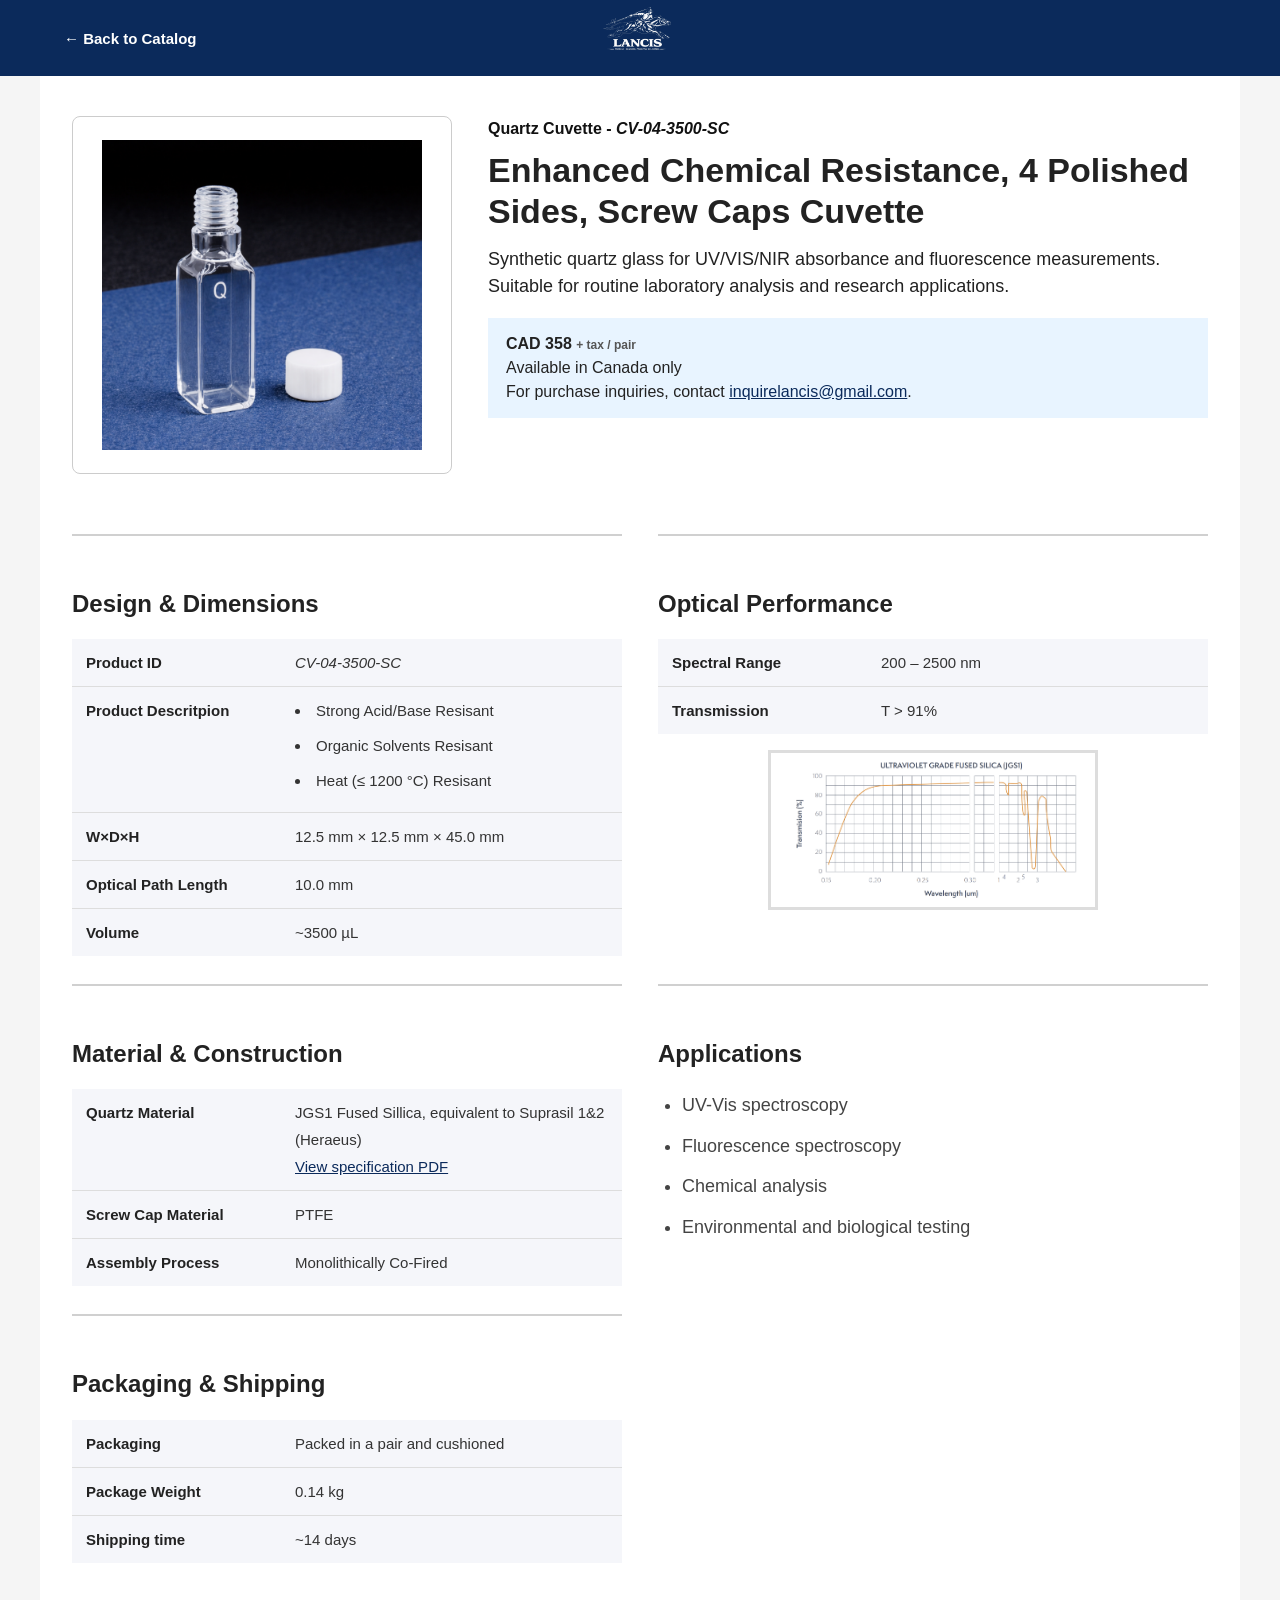
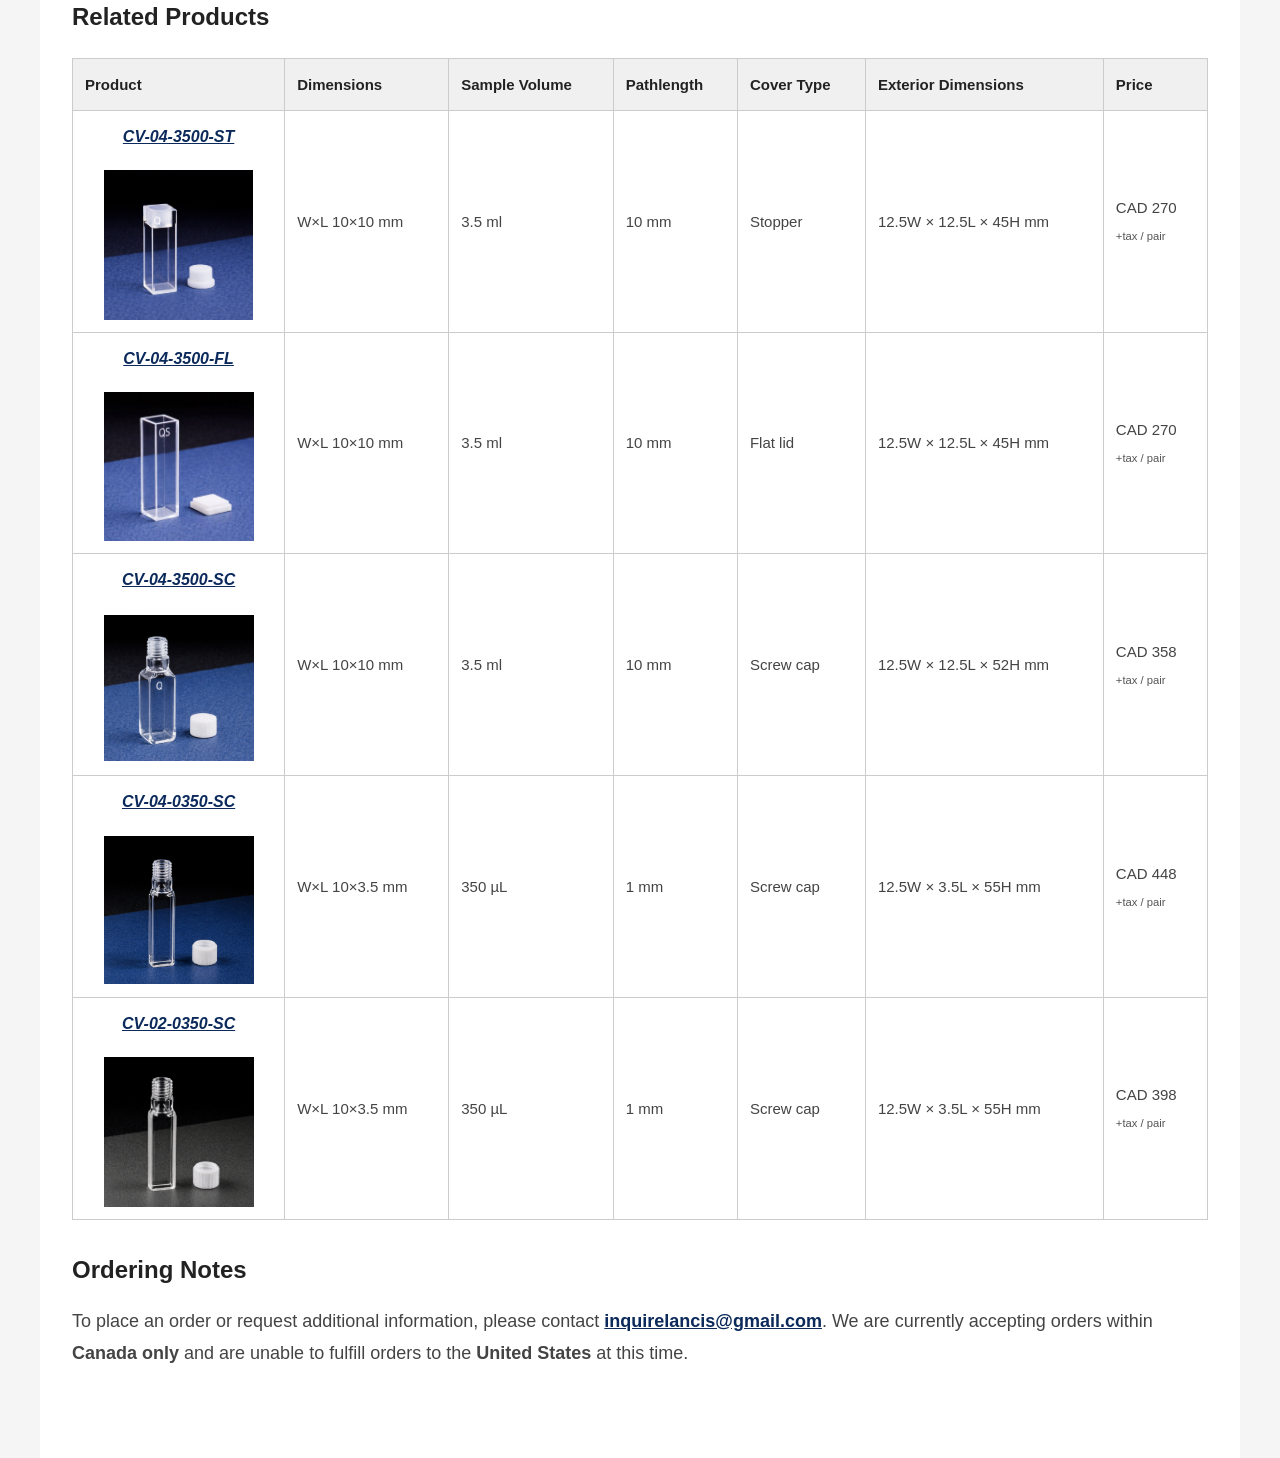
==== commit e146f16f: "major update, new 2 sided product" ====
--- a/index.html
+++ b/index.html
@@ -24,11 +24,11 @@
     <!-- Top Hero Section: Image Left, Text Right -->
     <section class="product-hero-row">
       <div class="product-image-box">
-        <img src="bluebottle.png" alt="Quartz Cuvette" class="product-main-image" />
+        <img src="CV-02-3500-SC.png" alt="Quartz Cuvette" class="product-main-image" />
       </div>
 
       <div class="product-summary">
-        <div class="product-code">Quartz Cuvette</div>
+        <div class="product-code">Quartz Cuvette - 	 <em>CV-04-3500-SC</em></div>
 
         <h1 class="title">Enhanced Chemical Resistance, 4 Polished Sides, Screw Caps Cuvette</h1>
 
@@ -60,7 +60,7 @@
               <tbody>
                 <tr>
                   <th>Product ID</th>
-                  <td> CV-04-3500-SC</td>
+                  <td> <em>CV-04-3500-SC</em> </td>
                 </tr>
                 <tr>
                   <th>Product Descritpion
@@ -155,13 +155,23 @@
 
           <!-- Packaging -->
           <section class="info-section">
-            <h2>Packaging</h2>
+            <h2>Packaging & Shipping</h2>
 
             <table class="property-table">
               <tbody>
                 <tr>
                   <th>Packaging</th>
-                  <td>Individually packed and cushioned</td>
+                  <td>Packed in a pair and cushioned</td>
+                  
+                </tr>
+                <tr>
+                  <th>Package Weight</th>
+                  <td>0.14 kg</td>
+                  
+                </tr>
+                <tr>
+                  <th>Shipping time</th>
+                  <td>~14 days</td>
                 </tr>
               </tbody>
             </table>
@@ -171,7 +181,7 @@
 
         <!-- Detailed Product Specifications Table -->
         <section class="table-section" id="table-section">
-          <h2>Detailed Product Specifications</h2>
+          <h2>Related Products</h2>
 
           <table class="info-table">
             <thead>
@@ -187,57 +197,105 @@
             </thead>
 
             <tbody>
-              <tr>
-                <td>
-                  <div class="table-product-cell">
-                    <span class="product-code">4500</span>
-                    <img src="stopper.png" alt="Stopper cuvette" class="table-product-image" />
-                  </div>
-                </td>
-                <td>W×L 10×10 mm</td>
-                <td>3.5 ml</td>
-                <td>10 mm</td>
-                <td>Stopper</td>
-                <td>12.5W × 12.5L × 45H mm</td>
-                <td>
-                  CAD 135<br>
-                  <span class="price-sub">+tax / piece</span>
-                </td>
-              </tr>
-
-              <tr>
-                <td>
-                  <div class="table-product-cell">
-                    <img src="flat.png" alt="Flat lid cuvette" class="table-product-image" />
-                  </div>
-                </td>
-                <td>W×L 10×10 mm</td>
-                <td>3.5 ml</td>
-                <td>10 mm</td>
-                <td>Flat lid</td>
-                <td>12.5W × 12.5L × 45H mm</td>
-                <td>
-                  CAD 135<br>
-                  <span class="price-sub">+tax / piece</span>
-                </td>
-              </tr>
-
-              <tr>
-                <td>
-                  <div class="table-product-cell">
-                    <img src="bluebottle.png" alt="Screw cap cuvette" class="table-product-image" />
-                  </div>
-                </td>
-                <td>W×L 10×10 mm</td>
-                <td>3.5 ml</td>
-                <td>10 mm</td>
-                <td>Screw cap</td>
-                <td>12.5W × 12.5L × 52H mm</td>
-                <td>
-                  CAD 179<br>
-                  <span class="price-sub">+tax / piece</span>
-                </td>
-              </tr>
+            <tr>
+              <td>
+                <div class="table-product-cell">
+                  <a href="CV-04-3500-ST.html" class="product-code product-link">
+                    <em>CV-04-3500-ST</em>
+                  </a>
+                  <img src="CV-04-3500-ST.png" alt="Stopper cuvette" class="table-product-image" />
+                </div>
+              </td>
+              <td>W×L 10×10 mm</td>
+              <td>3.5 ml</td>
+              <td>10 mm</td>
+              <td>Stopper</td>
+              <td>12.5W × 12.5L × 45H mm</td>
+              <td>
+                CAD 270<br>
+                <span class="price-sub">+tax / pair</span>
+              </td>
+            </tr>
+
+            <tr>
+              <td>
+                <div class="table-product-cell">
+                  <a href="CV-04-3500-FL.html" class="product-code product-link">
+                    <em>CV-04-3500-FL</em>
+                  </a>
+                  <img src="CV-04-3500-FL.png" alt="Flat lid cuvette" class="table-product-image" />
+                </div>
+              </td>
+              <td>W×L 10×10 mm</td>
+              <td>3.5 ml</td>
+              <td>10 mm</td>
+              <td>Flat lid</td>
+              <td>12.5W × 12.5L × 45H mm</td>
+              <td>
+                CAD 270<br>
+                <span class="price-sub">+tax / pair</span>
+              </td>
+            </tr>
+
+            <tr>
+              <td>
+                <div class="table-product-cell">
+                  <a href="CV-04-3500-SC.html" class="product-code product-link">
+                    <em>CV-04-3500-SC</em>
+                  </a>
+                  <img src="CV-02-3500-SC.png" alt="Screw cap cuvette" class="table-product-image" />
+                </div>
+              </td>
+              <td>W×L 10×10 mm</td>
+              <td>3.5 ml</td>
+              <td>10 mm</td>
+              <td>Screw cap</td>
+              <td>12.5W × 12.5L × 52H mm</td>
+              <td>
+                CAD 358<br>
+                <span class="price-sub">+tax / pair</span>
+              </td>
+            </tr>
+
+            <tr>
+              <td>
+                <div class="table-product-cell">
+                  <a href="CV-04-0350-SC.html" class="product-code product-link">
+                    <em>CV-04-0350-SC</em>
+                  </a>
+                  <img src="CV-04-0350-SC.png" alt="Screw cap cuvette" class="table-product-image" />
+                </div>
+              </td>
+              <td>W&times;L 10&times;3.5 mm</td>
+              <td>350 &micro;L</td>
+              <td>1 mm</td>
+              <td>Screw cap</td>
+              <td>12.5W &times; 3.5L &times; 55H mm</td>
+              <td>
+                CAD 448<br>
+                <span class="price-sub">+tax / pair</span>
+              </td>
+            </tr>
+
+            <tr>
+              <td>
+                <div class="table-product-cell">
+                  <a href="CV-02-0350-SC.html" class="product-code product-link">
+                    <em>CV-02-0350-SC</em>
+                  </a>
+                  <img src="CV-02-0350-SC.png" alt="Screw cap cuvette" class="table-product-image" />
+                </div>
+              </td>
+              <td>W&times;L 10&times;3.5 mm</td>
+              <td>350 &micro;L</td>
+              <td>1 mm</td>
+              <td>Screw cap</td>
+              <td>12.5W &times; 3.5L &times; 55H mm</td>
+              <td>
+                CAD 398<br>
+                <span class="price-sub">+tax / pair</span>
+              </td>
+            </tr>
             </tbody>
           </table>
         </section>
@@ -257,4 +315,4 @@
     </section>
   </main>
 </body>
-</html>+</html>
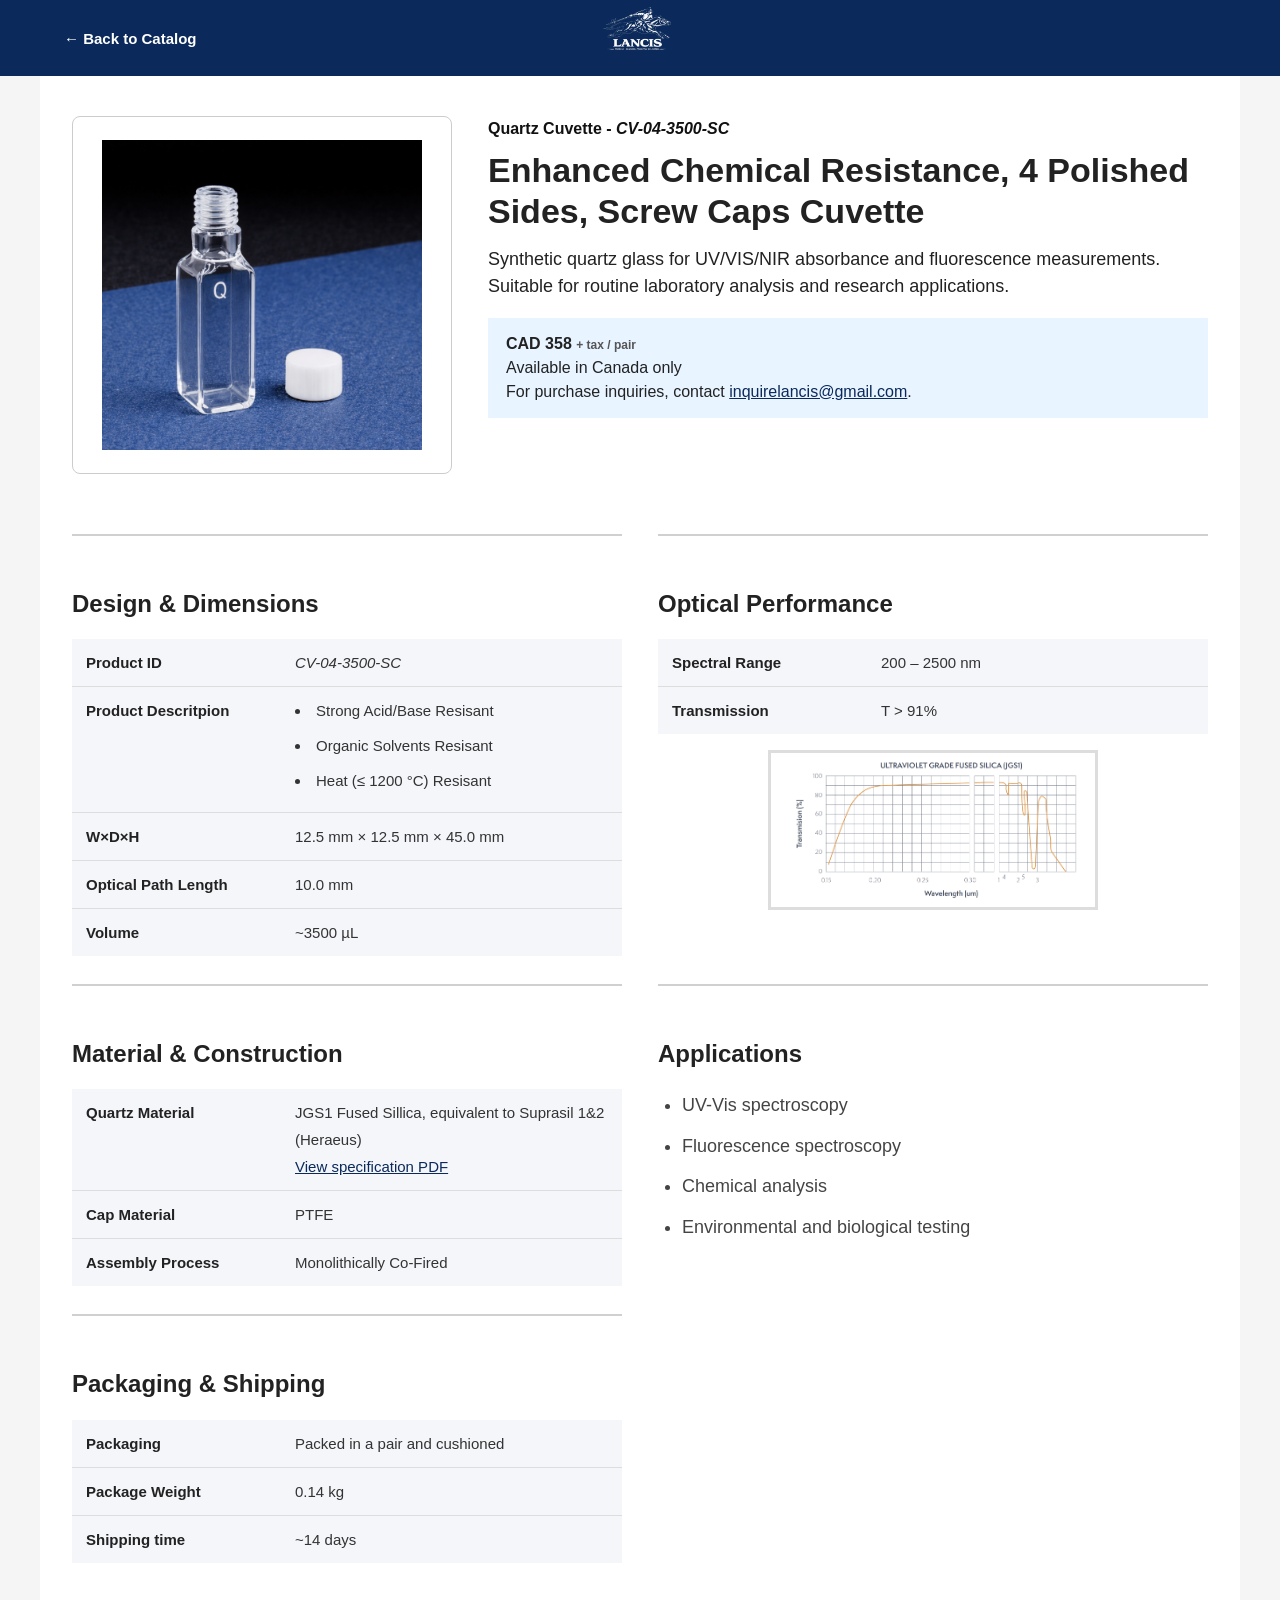
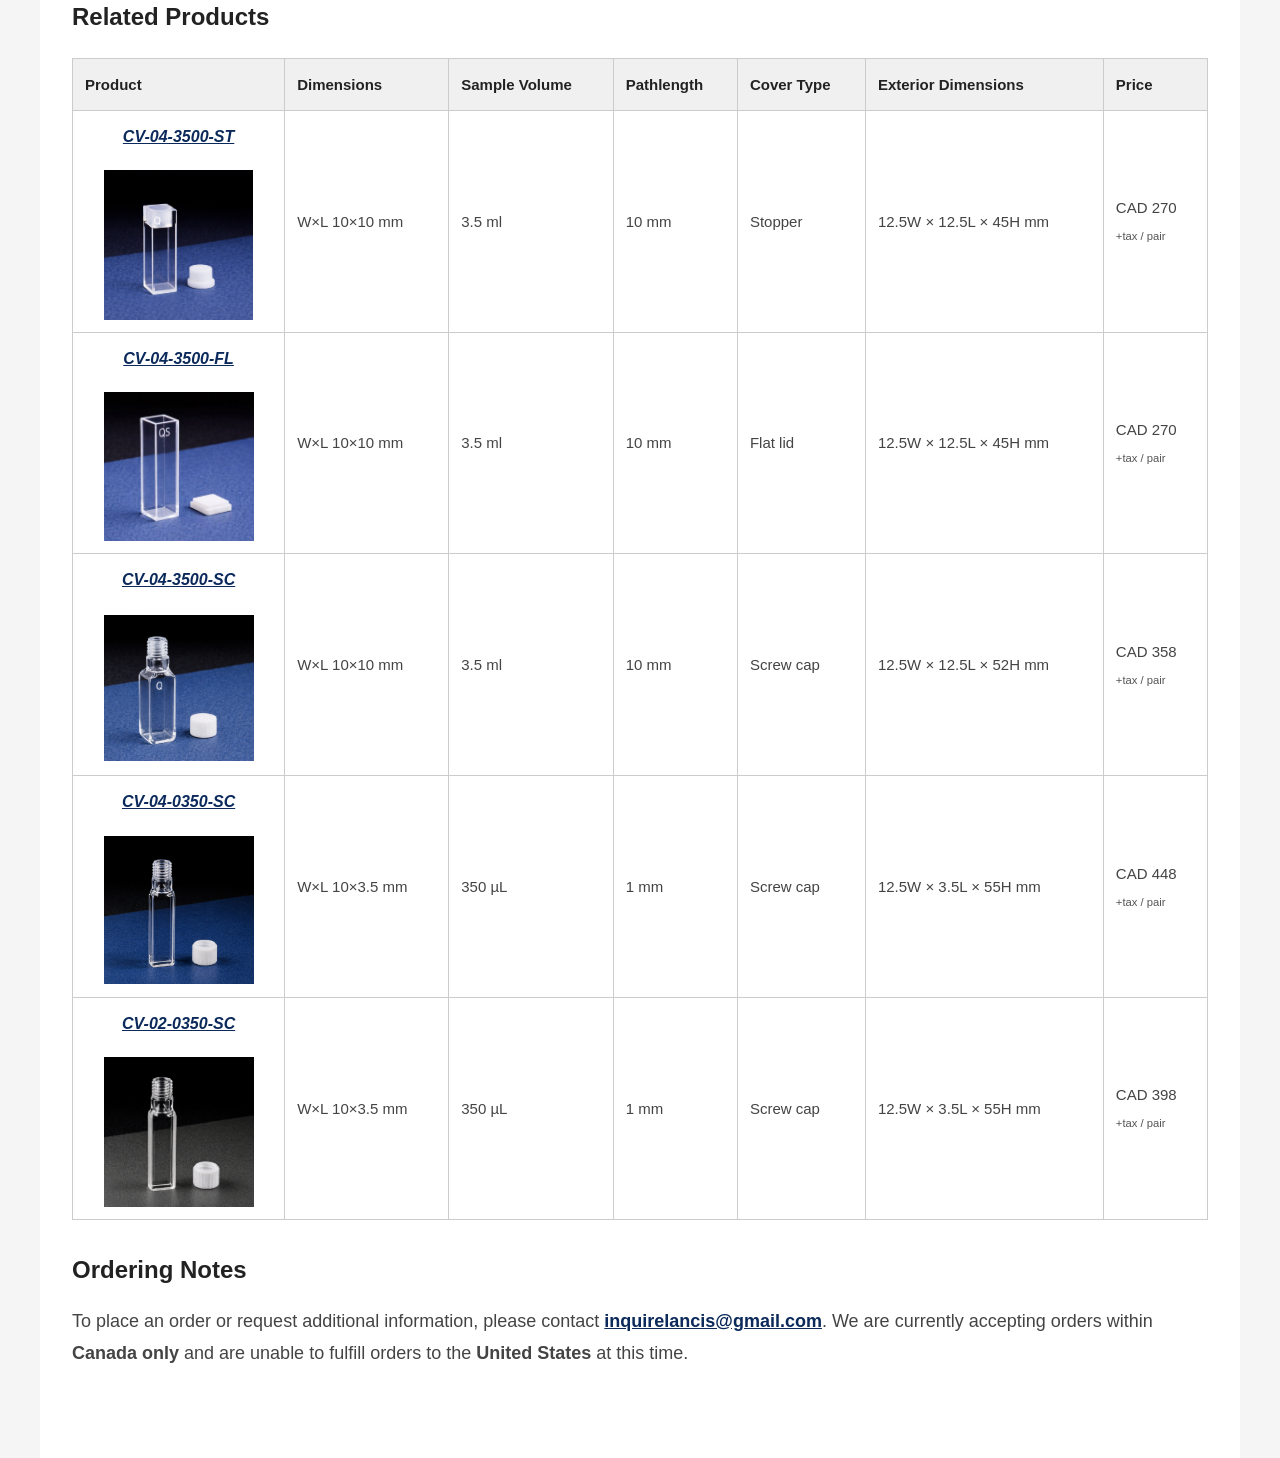
==== commit 5f6fde50: "fix wrong FL page" ====
--- a/index.html
+++ b/index.html
@@ -131,7 +131,7 @@
                   </td>
                 </tr>
                 <tr>
-                    <th>Screw Cap Material</th>
+                    <th>Cap Material</th>
                     <td>PTFE</td>
                 </tr>
                 <tr>
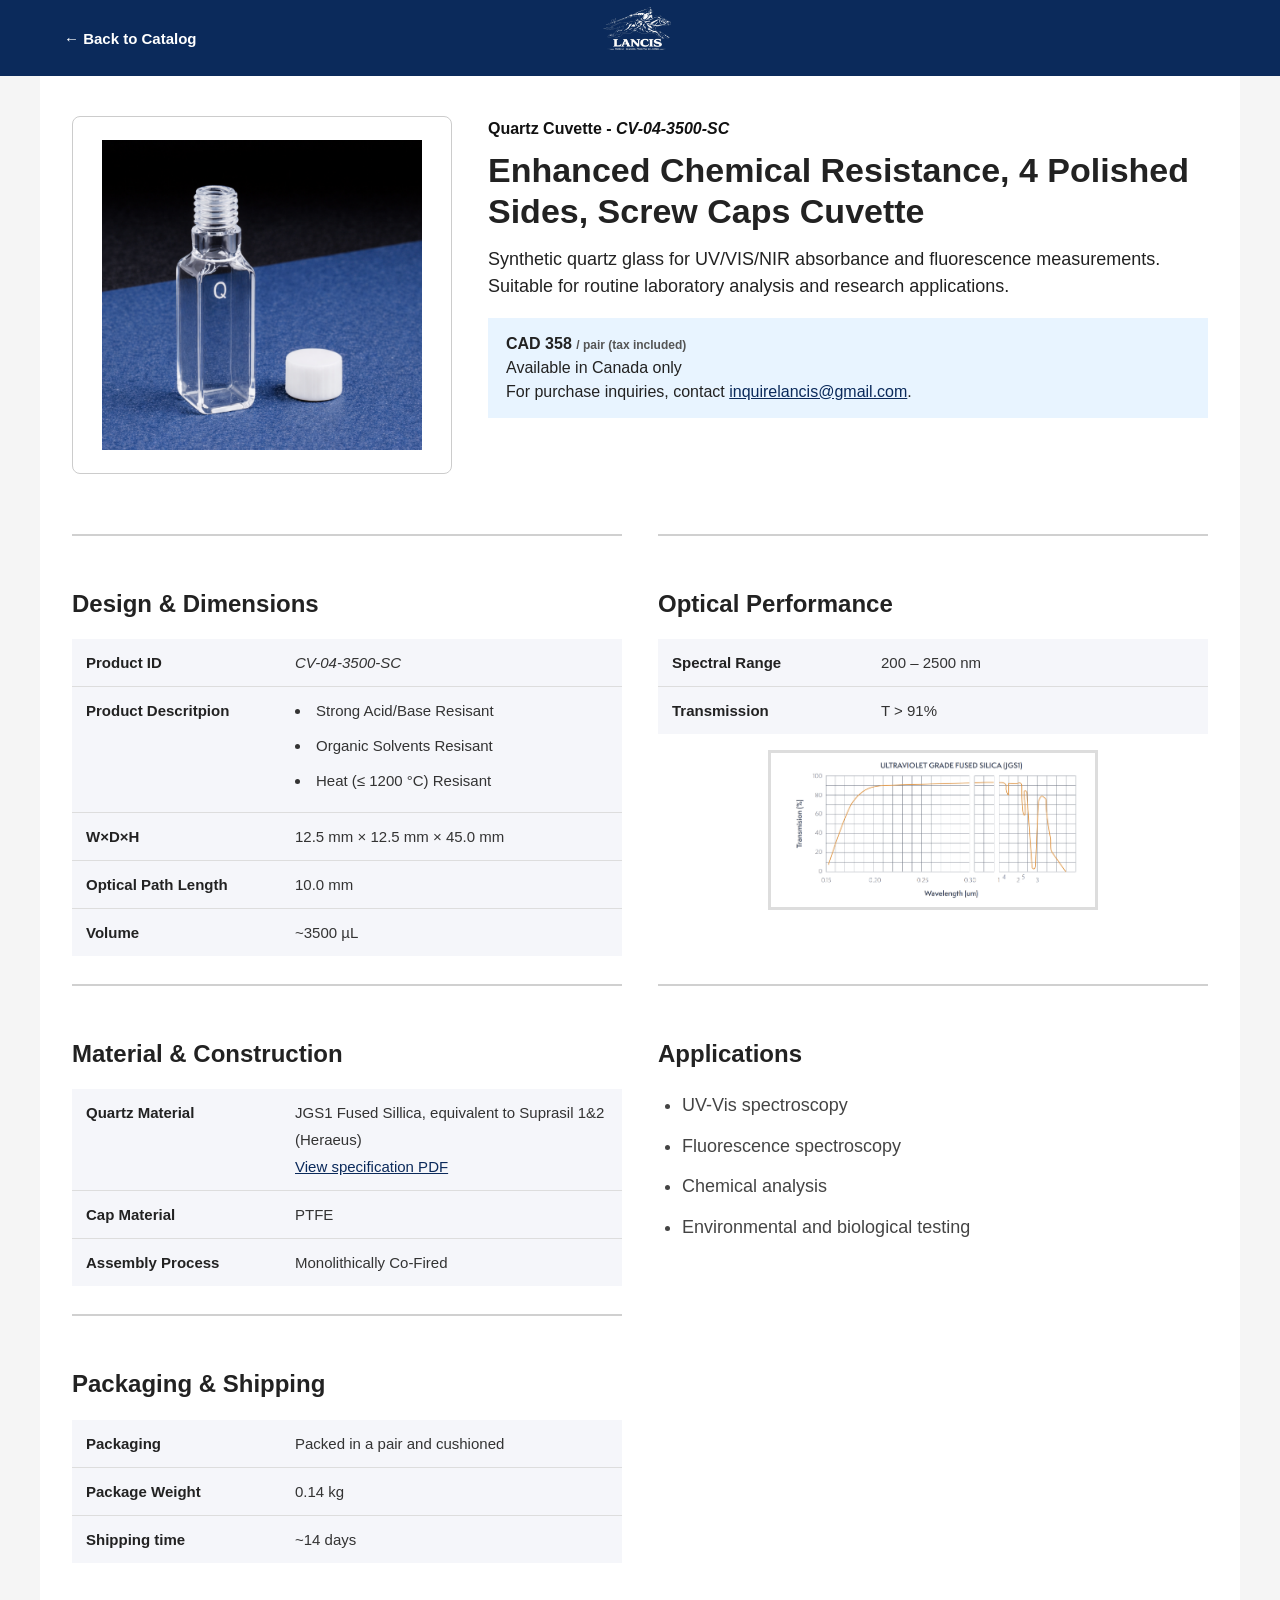
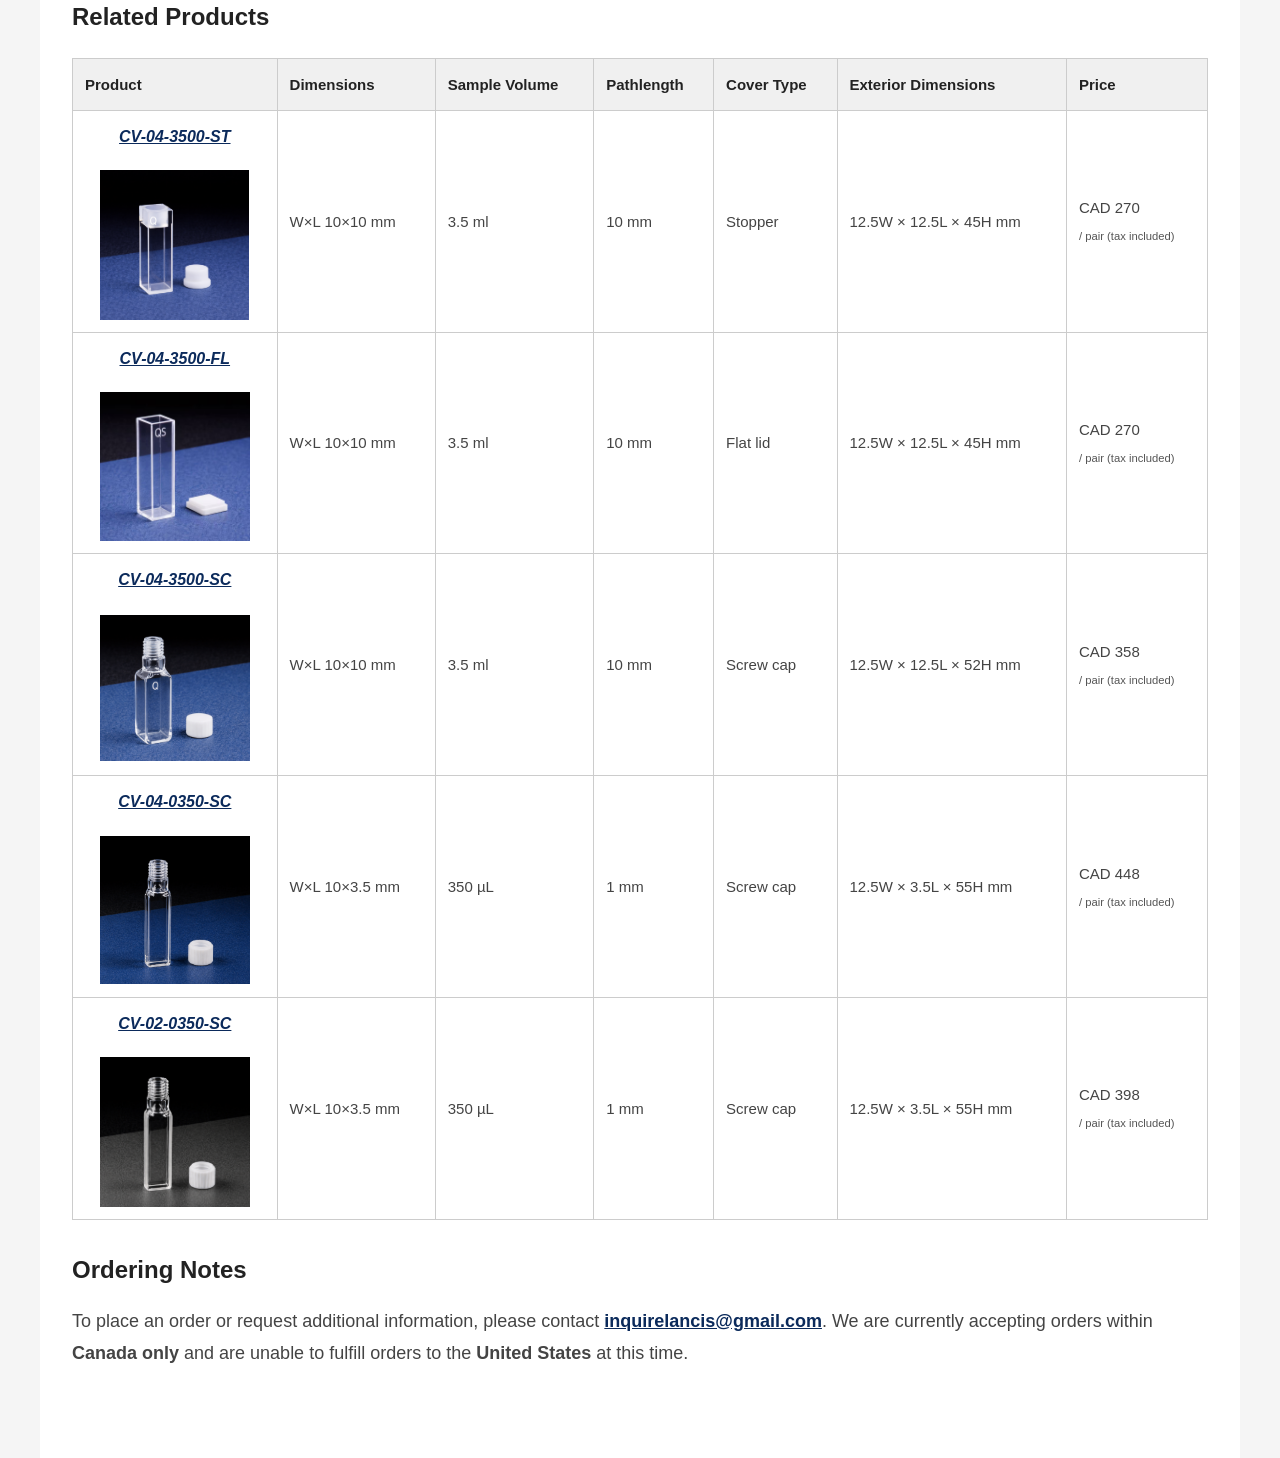
==== commit 969043c9: "refactor" ====
--- a/index.html
+++ b/index.html
@@ -38,7 +38,7 @@
         </p>
 
         <div class="summary-info-box">
-            <strong> CAD 358  <span class="price-sub">+ tax / pair</span></strong><br>
+            <strong> CAD 358  <span class="price-sub">/ pair (tax included)</span></strong><br>
           Available in Canada only<br>
           For purchase inquiries, contact
           <a href="mailto:inquirelancis@gmail.com">inquirelancis@gmail.com</a>.
@@ -213,7 +213,7 @@
               <td>12.5W × 12.5L × 45H mm</td>
               <td>
                 CAD 270<br>
-                <span class="price-sub">+tax / pair</span>
+                <span class="price-sub">/ pair (tax included)</span>
               </td>
             </tr>
 
@@ -233,7 +233,7 @@
               <td>12.5W × 12.5L × 45H mm</td>
               <td>
                 CAD 270<br>
-                <span class="price-sub">+tax / pair</span>
+                <span class="price-sub">/ pair (tax included)</span>
               </td>
             </tr>
 
@@ -253,7 +253,7 @@
               <td>12.5W × 12.5L × 52H mm</td>
               <td>
                 CAD 358<br>
-                <span class="price-sub">+tax / pair</span>
+                <span class="price-sub">/ pair (tax included)</span>
               </td>
             </tr>
 
@@ -273,7 +273,7 @@
               <td>12.5W &times; 3.5L &times; 55H mm</td>
               <td>
                 CAD 448<br>
-                <span class="price-sub">+tax / pair</span>
+                <span class="price-sub">/ pair (tax included)</span>
               </td>
             </tr>
 
@@ -293,7 +293,7 @@
               <td>12.5W &times; 3.5L &times; 55H mm</td>
               <td>
                 CAD 398<br>
-                <span class="price-sub">+tax / pair</span>
+                <span class="price-sub">/ pair (tax included)</span>
               </td>
             </tr>
             </tbody>
--- a/style.css
+++ b/style.css
@@ -154,29 +154,29 @@
 
 .catalog-grid {
   display: grid;
-  grid-template-columns: repeat(2, minmax(280px, 1fr));
-  gap: 30px;
+  grid-template-columns: repeat(3, minmax(0, 1fr));
+  gap: 24px;
 }
 
 .catalog-card {
   background-color: white;
   border-radius: 16px;
-  padding: 20px;
+  padding: 18px;
   box-shadow: 0 4px 16px rgba(0, 0, 0, 0.08);
 }
 
 .catalog-card img {
-  width: 100%;
-  aspect-ratio: 1 / 1;
-  object-fit: cover;
-  display: block;
+  width: min(100%, 220px);
+  height: 220px;
+  object-fit: contain;
+  display: block;
+  margin: 0 auto 16px;
   border-radius: 12px;
-  margin-bottom: 18px;
-  background-color: #ddd;
+  background-color: #fff;
 }
 
 .catalog-card h2 {
-  font-size: 24px;
+  font-size: 22px;
   margin-bottom: 10px;
 }
 
@@ -201,6 +201,22 @@
 .catalog-button:hover {
   background-color: #444;
 }
+
+@media (max-width: 900px) {
+  .catalog-grid {
+    grid-template-columns: repeat(2, minmax(0, 1fr));
+  }
+}
+
+@media (max-width: 620px) {
+  .catalog-page {
+    padding: 32px 18px 48px;
+  }
+
+  .catalog-grid {
+    grid-template-columns: 1fr;
+  }
+}
 .back-button {
   display: inline-block;
   margin-bottom: 20px;
@@ -584,29 +600,29 @@
 
 .catalog-grid {
   display: grid;
-  grid-template-columns: repeat(2, minmax(280px, 1fr));
-  gap: 30px;
+  grid-template-columns: repeat(3, minmax(0, 1fr));
+  gap: 24px;
 }
 
 .catalog-card {
   background-color: white;
   border-radius: 16px;
-  padding: 20px;
+  padding: 18px;
   box-shadow: 0 4px 16px rgba(0, 0, 0, 0.08);
 }
 
 .catalog-card img {
-  width: 100%;
-  aspect-ratio: 1 / 1;
-  object-fit: cover;
-  display: block;
+  width: min(100%, 220px);
+  height: 220px;
+  object-fit: contain;
+  display: block;
+  margin: 0 auto 16px;
   border-radius: 12px;
-  margin-bottom: 18px;
-  background-color: #ddd;
+  background-color: #fff;
 }
 
 .catalog-card h2 {
-  font-size: 24px;
+  font-size: 22px;
   margin-bottom: 10px;
 }
 
@@ -630,6 +646,22 @@
 
 .catalog-button:hover {
   background-color: #444;
+}
+
+@media (max-width: 900px) {
+  .catalog-grid {
+    grid-template-columns: repeat(2, minmax(0, 1fr));
+  }
+}
+
+@media (max-width: 620px) {
+  .catalog-page {
+    padding: 32px 18px 48px;
+  }
+
+  .catalog-grid {
+    grid-template-columns: 1fr;
+  }
 }
 
 .section-grid {
@@ -749,4 +781,4 @@
   font-size: 42px;
   text-decoration: none;
   font-weight: bold;
-}+}
